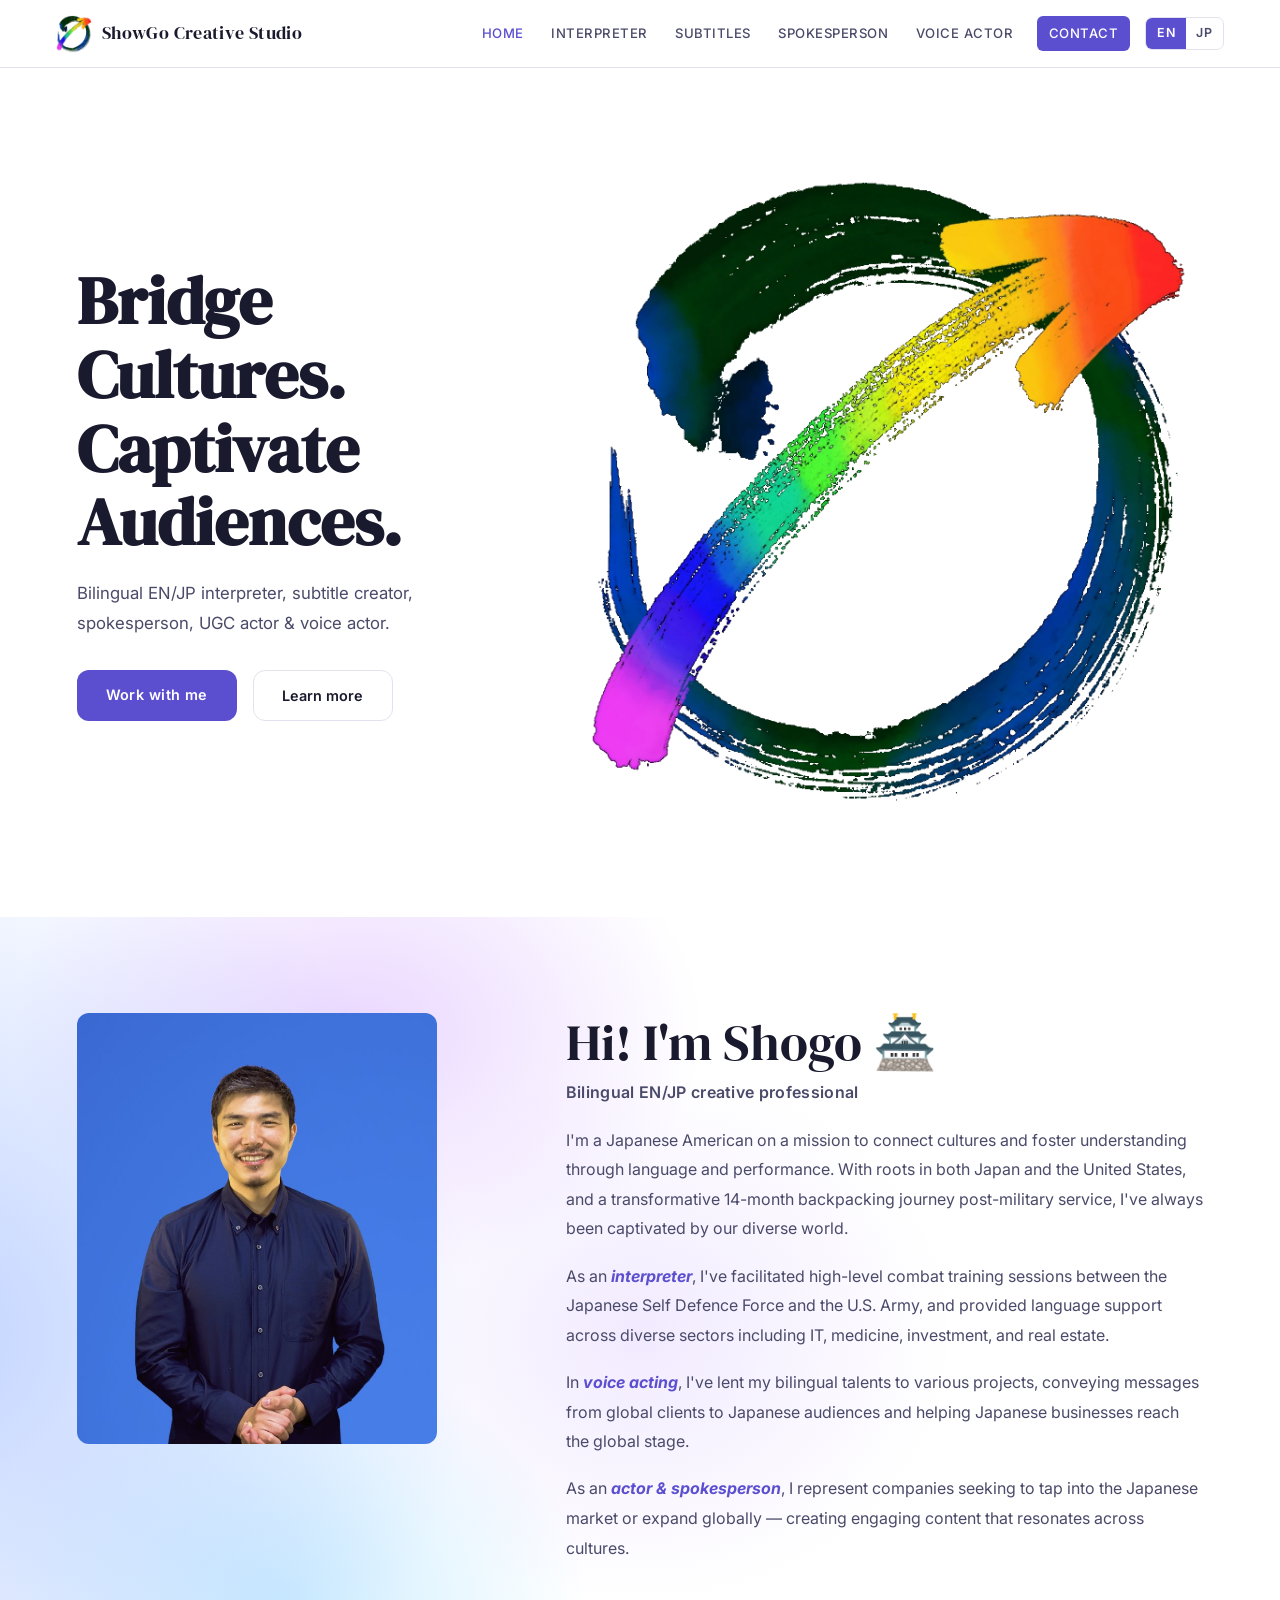
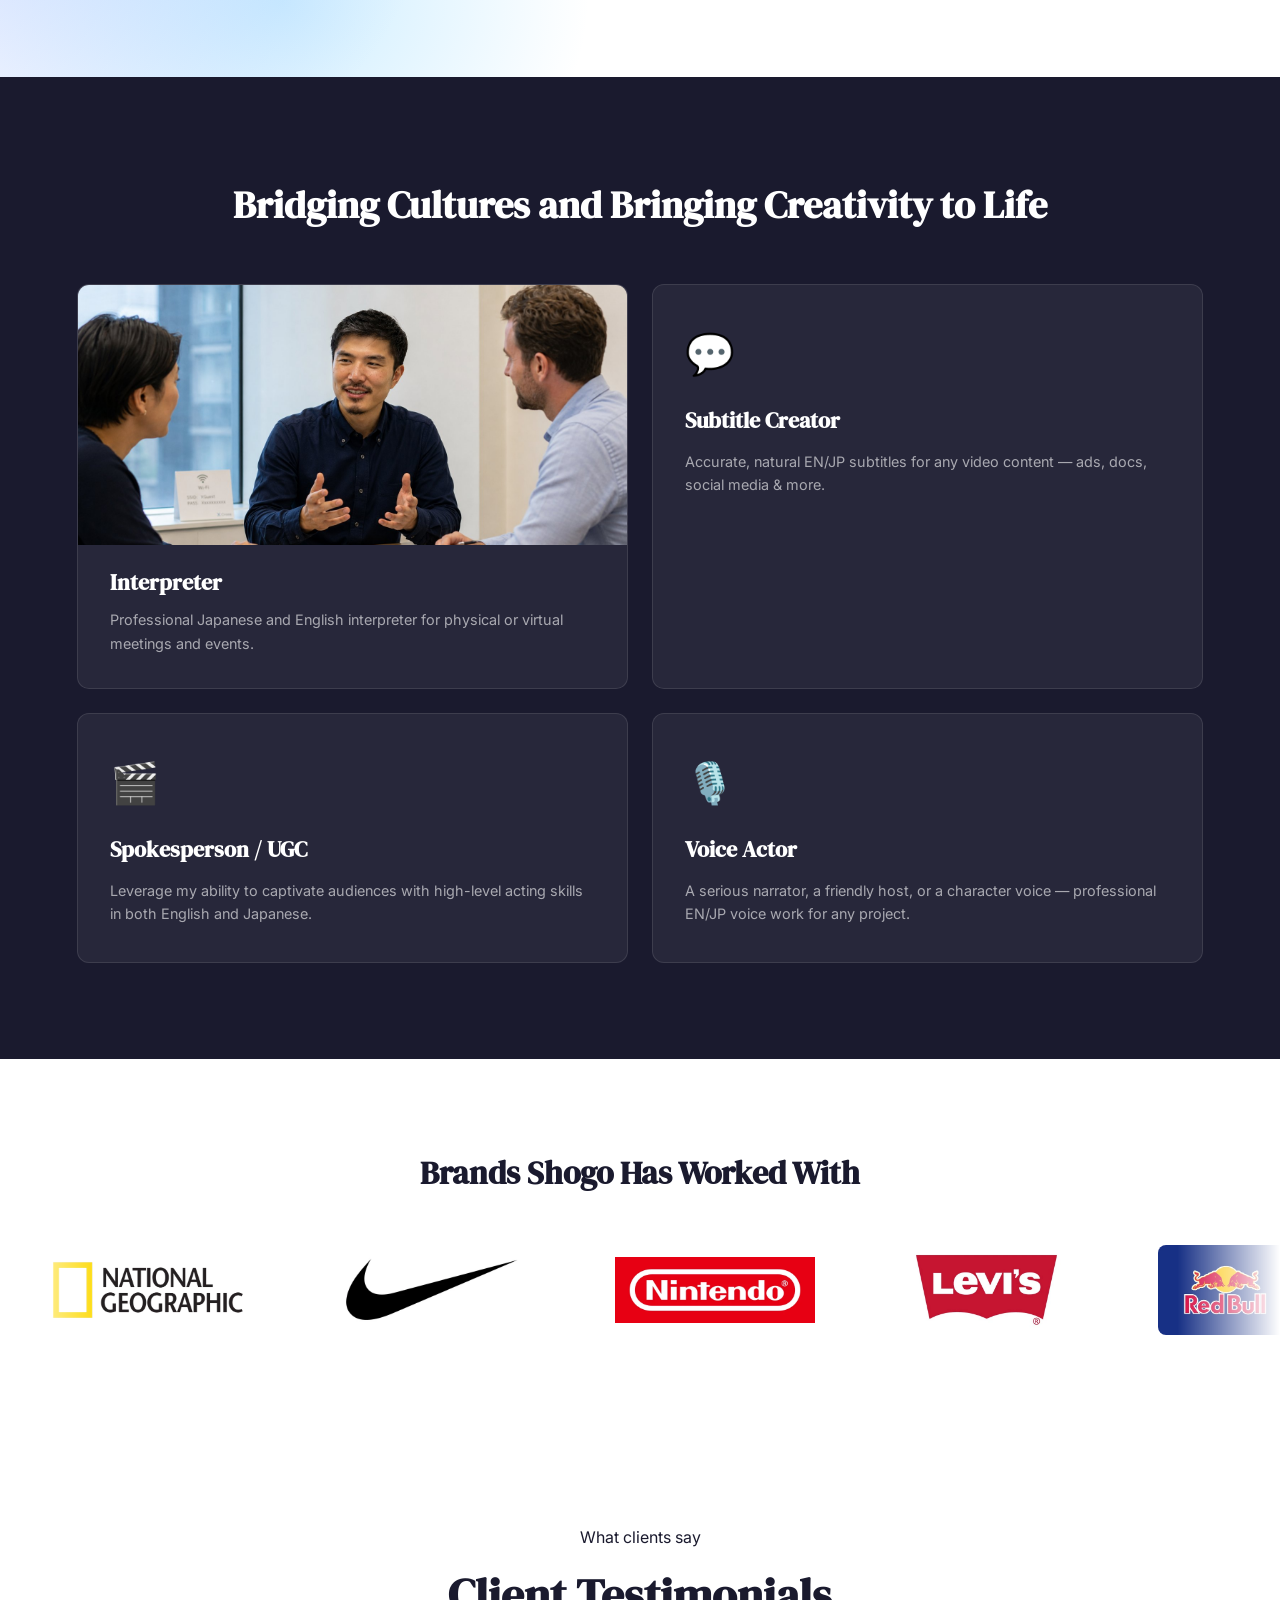
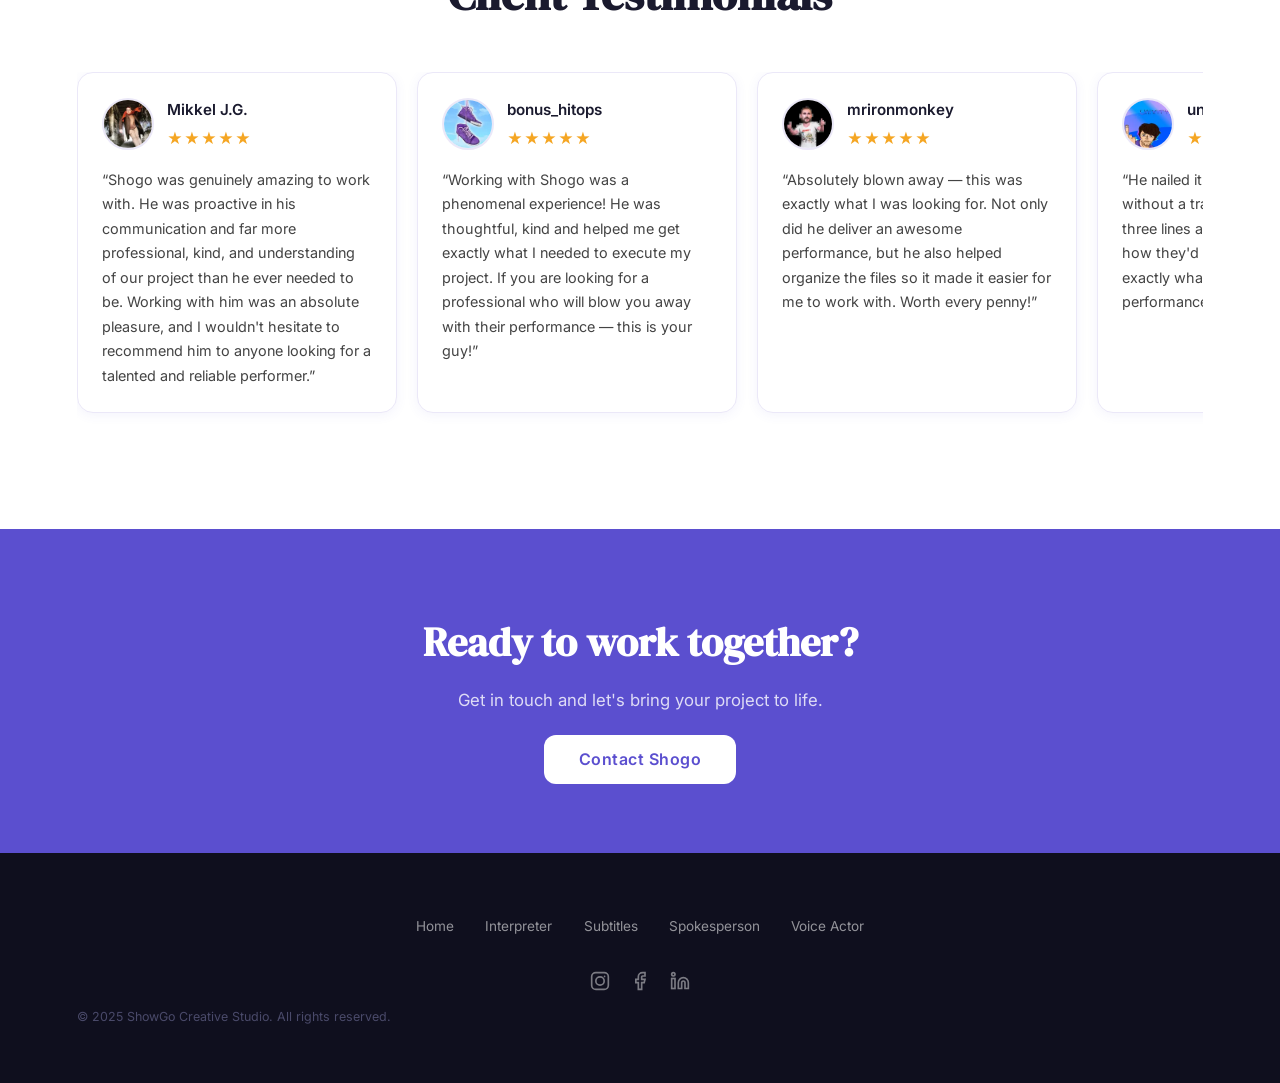
==== index.html @ 3c0c8637 "Add files via upload" ====
<!DOCTYPE html>
<html lang="en">
<head>
<meta charset="UTF-8"/>
<meta name="viewport" content="width=device-width, initial-scale=1.0"/>
<title>ShowGo Creative Studio — Shogo</title>
<link rel="preconnect" href="https://fonts.googleapis.com"/>
<link rel="preconnect" href="https://fonts.gstatic.com" crossorigin/>
<link href="https://fonts.googleapis.com/css2?family=DM+Serif+Display:ital@0;1&family=Inter:wght@400;500;600;700&display=swap" rel="stylesheet"/>
<link rel="stylesheet" href="style.css"/>
<style>
  .service-card2--has-img {
    padding: 0;
    overflow: hidden;
    display: flex;
    flex-direction: column;
  }
  .service-card2-img-wrap {
    width: 100%;
    height: 260px;
    overflow: hidden;
    flex-shrink: 0;
  }
  .service-card2-img {
    width: 100%;
    height: 100%;
    object-fit: cover;
    object-position: center 30%;
    display: block;
    transition: transform 0.4s ease;
  }
  .service-card2--has-img:hover .service-card2-img {
    transform: scale(1.04);
  }
  .service-card2-body {
    padding: 1.25rem 2rem 2rem;
    flex: 1;
    display: flex;
    flex-direction: column;
    gap: 0.4rem;
  }
  .service-card2-body .service-icon2 {
    margin-bottom: 0;
  }
  .service-card2-body h3 {
    margin: 0;
    display: flex;
    align-items: center;
    gap: 0.5rem;
  }
  .service-icon2-inline {
    font-size: 1.3em;
    line-height: 1;
  }
  .service-card2-body p {
    margin: 0;
  }
</style>
</head>
<body>

<!-- NAV -->
<nav id="main-nav">
  <div class="nav-inner">
  <a href="index.html" class="nav-logo">
    <img src="[data-uri]" alt="ShowGo Creative Studio logo"/>
    <span>ShowGo Creative Studio</span>
  </a>
  <div class="nav-links">
    <a href="index.html" class="active" data-en="Home" data-jp="ホーム">Home</a>
    <a href="interpreter.html" data-en="Interpreter" data-jp="通訳">Interpreter</a>
    <a href="subtitles.html" data-en="Subtitles" data-jp="字幕">Subtitles</a>
    <a href="spokesperson.html" data-en="Spokesperson" data-jp="スポークスパーソン">Spokesperson</a>
    <a href="voiceactor.html" data-en="Voice Actor" data-jp="声優">Voice Actor</a>
    <a href="contact.html" class="nav-contact-btn" data-en="Contact" data-jp="お問い合わせ">Contact</a>
    <div class="lang-toggle">
      <a href="#" class="active-lang" onclick="setLang('en');return false;">EN</a>
      <a href="#" onclick="setLang('jp');return false;">JP</a>
    </div>
  </div>
  <div class="nav-hamburger" onclick="toggleMenu()" aria-label="Menu">
    <span></span><span></span><span></span>
  </div>
  </div>
</nav>
<div class="mobile-menu" id="mobile-menu">
  <a href="index.html" data-en="Home" data-jp="ホーム">Home</a>
  <a href="interpreter.html" data-en="Interpreter" data-jp="通訳">Interpreter</a>
  <a href="subtitles.html" data-en="Subtitles" data-jp="字幕">Subtitles</a>
  <a href="spokesperson.html" data-en="Spokesperson / UGC" data-jp="スポークスパーソン">Spokesperson / UGC</a>
  <a href="voiceactor.html" data-en="Voice Actor" data-jp="声優">Voice Actor</a>
  <a href="contact.html" class="mobile-contact" data-en="Contact Me" data-jp="お問い合わせ">Contact Me</a>
  <div class="mobile-lang">
    <a href="#" class="active-lang" onclick="setLang('en');return false;" id="mob-en">EN</a>
    <a href="#" onclick="setLang('jp');return false;" id="mob-jp">JP</a>
  </div>
</div>

<main>
  <!-- HERO -->
  <section class="hero2">
  <div class="hero2-inner">
    <div class="hero2-text">
      <h1 data-en="Bridge Cultures.<br>Captivate Audiences." data-jp="文化をつなぐ。<br>心を動かす。">Bridge Cultures.<br>Captivate Audiences.</h1>
      <p class="hero2-sub" data-en="Bilingual EN/JP interpreter, subtitle creator, spokesperson, UGC actor &amp; voice actor." data-jp="英日バイリンガルの通訳者・字幕クリエイター・スポークスパーソン・UGCアクター・声優。">Bilingual EN/JP interpreter, subtitle creator, spokesperson, UGC actor &amp; voice actor.</p>
      <div class="hero2-cta">
        <a href="contact.html" class="btn-primary" data-en="Work with me" data-jp="お問い合わせ">Work with me</a>
        <a href="#about" class="btn-outline" data-en="Learn more" data-jp="詳しく見る">Learn more</a>
      </div>
    </div>
    <div class="hero2-logo">
      <img src="[data-uri]" alt="ShowGo Creative Studio"/>
    </div>
  </div>
  </section>

  <!-- ABOUT -->
  <section class="about-section" id="about" style="border-top: none; background: radial-gradient(ellipse 65% 110% at -5% 55%, rgba(120, 160, 255, 0.45) 0%, transparent 65%), radial-gradient(ellipse 45% 55% at 28% 15%, rgba(200, 150, 255, 0.38) 0%, transparent 60%), radial-gradient(ellipse 40% 55% at 22% 90%, rgba(100, 200, 255, 0.32) 0%, transparent 60%), radial-gradient(ellipse 35% 50% at 50% 55%, rgba(180, 140, 255, 0.18) 0%, transparent 70%), #ffffff;">
  <div class="about-inner">
    <div class="about-grid">
      <div class="about-photo">
        <img src="[data-uri]" alt="Shogo"/>
      </div>
      <div class="about-text">
        <p class="section-eyebrow"><span data-en="Hi! I'm Shogo 🏯" data-jp="はじめまして！昇悟です 🏯">Hi! I'm Shogo 🏯</span></p>
        <p class="about-sub"><span data-en="Bilingual EN/JP creative professional" data-jp="英日バイリンガルクリエイティブプロフェッショナル">Bilingual EN/JP creative professional</span></p>
        <p data-en="I'm a Japanese American on a mission to connect cultures and foster understanding through language and performance. With roots in both Japan and the United States, and a transformative 14-month backpacking journey post-military service, I've always been captivated by our diverse world." data-jp="私はアメリカと日本にルーツを持つ日系アメリカ人で、言語とパフォーマンスを通じて文化をつなぎ、相互理解を深めることをミッションとしています。軍役後の14ヶ月にわたるバックパッキングの旅を経て、多様な世界の魅力に深く惹かれてきました。">I'm a Japanese American on a mission to connect cultures and foster understanding through language and performance. With roots in both Japan and the United States, and a transformative 14-month backpacking journey post-military service, I've always been captivated by our diverse world.</p>
        <p data-en="As an <strong>interpreter</strong>, I've facilitated high-level combat training sessions between the Japanese Self Defence Force and the U.S. Army, and provided language support across diverse sectors including IT, medicine, investment, and real estate." data-jp="<strong>通訳者</strong>として、陸上自衛隊と米陸軍の高度な訓練セッションの通訳を担当し、IT・医療・投資・不動産など多様な分野で言語サポートを提供してきました。">As an <strong>interpreter</strong>, I've facilitated high-level combat training sessions between the Japanese Self Defence Force and the U.S. Army, and provided language support across diverse sectors including IT, medicine, investment, and real estate.</p>
        <p data-en="In <strong>voice acting</strong>, I've lent my bilingual talents to various projects, conveying messages from global clients to Japanese audiences and helping Japanese businesses reach the global stage." data-jp="<strong>声優・ナレーター</strong>として、グローバルクライアントから日本の視聴者へのメッセージを届け、日本企業の海外進出を音声面でサポートしてきました。">In <strong>voice acting</strong>, I've lent my bilingual talents to various projects, conveying messages from global clients to Japanese audiences and helping Japanese businesses reach the global stage.</p>
        <p data-en="As an <strong>actor &amp; spokesperson</strong>, I represent companies seeking to tap into the Japanese market or expand globally — creating engaging content that resonates across cultures." data-jp="<strong>アクター・スポークスパーソン</strong>として、日本市場への参入やグローバル展開を目指す企業を代表し、文化を超えて響くコンテンツを制作しています。">As an <strong>actor &amp; spokesperson</strong>, I represent companies seeking to tap into the Japanese market or expand globally — creating engaging content that resonates across cultures.</p>
      </div>
    </div>
  </div>
  </section>

  <!-- SERVICES -->
  <section class="services-section2" id="services">
    <div class="services-section2-inner">
      <h2 class="section-title2" data-en="Bridging Cultures and Bringing Creativity to Life" data-jp="文化をつなぎ、創造性を形に">Bridging Cultures and Bringing Creativity to Life</h2>
      <div class="services-grid2">
        <a href="interpreter.html" class="service-card2 service-card2--has-img">
          <div class="service-card2-img-wrap">
            <img src="[data-uri]" alt="Interpreter session" class="service-card2-img">
          </div>
          <div class="service-card2-body">
            <h3 data-en="Interpreter" data-jp="通訳"><span class="service-icon2-inline">🌏</span> Interpreter</h3>
            <p data-en="Professional Japanese and English interpreter for physical or virtual meetings and events." data-jp="対面・オンラインを問わず、会議やイベントでの英日・日英通訳。">Professional Japanese and English interpreter for physical or virtual meetings and events.</p>
          </div>
        </a>
        <a href="subtitles.html" class="service-card2">
          <div class="service-icon2">💬</div>
          <h3 data-en="Subtitle Creator" data-jp="字幕制作">Subtitle Creator</h3>
          <p data-en="Accurate, natural EN/JP subtitles for any video content — ads, docs, social media &amp; more." data-jp="広告・ドキュメンタリー・SNS動画など、あらゆる映像に対応した自然な英日字幕。">Accurate, natural EN/JP subtitles for any video content — ads, docs, social media &amp; more.</p>
        </a>
        <a href="spokesperson.html" class="service-card2">
          <div class="service-icon2">🎬</div>
          <h3 data-en="Spokesperson / UGC" data-jp="スポークスパーソン・UGC">Spokesperson / UGC</h3>
          <p data-en="Leverage my ability to captivate audiences with high-level acting skills in both English and Japanese." data-jp="英語・日本語両方の高いアクティングスキルで、視聴者を惹きつけるスポークスパーソン・UGC。">Leverage my ability to captivate audiences with high-level acting skills in both English and Japanese.</p>
        </a>
        <a href="voiceactor.html" class="service-card2">
          <div class="service-icon2">🎙️</div>
          <h3 data-en="Voice Actor" data-jp="声優">Voice Actor</h3>
          <p data-en="A serious narrator, a friendly host, or a character voice — professional EN/JP voice work for any project." data-jp="ナレーター、司会、キャラクターボイスまで。あらゆるプロジェクトに対応するプロの英日声優。">A serious narrator, a friendly host, or a character voice — professional EN/JP voice work for any project.</p>
        </a>
      </div>
    </div>
  </section>

  <!-- CLIENTS -->
  <section class="clients2">
  <div class="clients2-inner">
    <h2 data-en="Brands Shogo Has Worked With" data-jp="主なお取引先">Brands Shogo Has Worked With</h2>
    <div class="clients2-grid">
<div class="client-logo-wrap"><img src="[data-uri]" alt="National Geographic" class="client-logo"/><span class="client-hover-name">National Geographic</span></div>
      <div class="client-logo-wrap"><img src="[data-uri]" alt="Nike" class="client-logo"/><span class="client-hover-name">Nike</span></div>
      <div class="client-logo-wrap"><img src="[data-uri]" alt="Nintendo" class="client-logo"/><span class="client-hover-name">Nintendo</span></div>
      <div class="client-logo-wrap"><img src="[data-uri]" alt="Levi's" class="client-logo"/><span class="client-hover-name">Levi's</span></div>
      <div class="client-logo-wrap"><img src="[data-uri]" alt="Red Bull" class="client-logo"/><span class="client-hover-name">Red Bull</span></div>
      <div class="client-logo-wrap"><img src="[data-uri]" alt="US Army" class="client-logo"/><span class="client-hover-name">US Army</span></div>
      <div class="client-logo-wrap"><img src="[data-uri]" alt="Bosch" class="client-logo"/><span class="client-hover-name">Bosch</span></div>
      <div class="client-logo-wrap"><img src="[data-uri]" alt="Johnson & Johnson" class="client-logo"/><span class="client-hover-name">Johnson &amp; Johnson</span></div>
      <div class="client-logo-wrap"><img src="[data-uri]" alt="Streamer Square" class="client-logo"/><span class="client-hover-name">Streamer Square</span></div>
<div class="client-logo-wrap"><img src="[data-uri]" alt="National Geographic" class="client-logo"/><span class="client-hover-name">National Geographic</span></div>
      <div class="client-logo-wrap"><img src="[data-uri]" alt="Nike" class="client-logo"/><span class="client-hover-name">Nike</span></div>
      <div class="client-logo-wrap"><img src="[data-uri]" alt="Nintendo" class="client-logo"/><span class="client-hover-name">Nintendo</span></div>
      <div class="client-logo-wrap"><img src="[data-uri]" alt="Levi's" class="client-logo"/><span class="client-hover-name">Levi's</span></div>
      <div class="client-logo-wrap"><img src="[data-uri]" alt="Red Bull" class="client-logo"/><span class="client-hover-name">Red Bull</span></div>
      <div class="client-logo-wrap"><img src="[data-uri]" alt="US Army" class="client-logo"/><span class="client-hover-name">US Army</span></div>
      <div class="client-logo-wrap"><img src="[data-uri]" alt="Bosch" class="client-logo"/><span class="client-hover-name">Bosch</span></div>
      <div class="client-logo-wrap"><img src="[data-uri]" alt="Johnson & Johnson" class="client-logo"/><span class="client-hover-name">Johnson &amp; Johnson</span></div>
      <div class="client-logo-wrap"><img src="[data-uri]" alt="Streamer Square" class="client-logo"/><span class="client-hover-name">Streamer Square</span></div>
    </div>
  </section>

<!-- TESTIMONIALS -->
  <section class="testimonials-scroll" id="testimonials">
    <div class="testimonials-scroll-inner">
      <p class="section-eyebrow" style="text-align:center;margin-bottom:0.5rem;"><span data-en="What clients say" data-jp="お客様の声">What clients say</span></p>
      <h2 class="section-title" style="text-align:center;margin-bottom:2.5rem;font-family:'DM Serif Display',serif;font-size:clamp(1.8rem,3.5vw,2.8rem);color:var(--ink);"><span data-en="Client Testimonials" data-jp="お客様の声">Client Testimonials</span></h2>
      <div class="tscroll-track">
    <div class="tcard">
      <div class="tcard-top">
        <img src="[data-uri]" alt="Mikkel J.G." class="tcard-avatar"/>
        <div>
          <div class="tcard-name">Mikkel J.G.</div>
          <span style="color:#f5a623;font-size:0.95rem;letter-spacing:1px;">★★★★★</span>
        </div>
      </div>
      <p class="tcard-text">&#8220;Shogo was genuinely amazing to work with. He was proactive in his communication and far more professional, kind, and understanding of our project than he ever needed to be. Working with him was an absolute pleasure, and I wouldn't hesitate to recommend him to anyone looking for a talented and reliable performer.&#8221;</p>
    </div>
    <div class="tcard">
      <div class="tcard-top">
        <img src="[data-uri]" alt="bonus_hitops" class="tcard-avatar"/>
        <div>
          <div class="tcard-name">bonus_hitops</div>
          <span style="color:#f5a623;font-size:0.95rem;letter-spacing:1px;">★★★★★</span>
        </div>
      </div>
      <p class="tcard-text">&#8220;Working with Shogo was a phenomenal experience! He was thoughtful, kind and helped me get exactly what I needed to execute my project. If you are looking for a professional who will blow you away with their performance — this is your guy!&#8221;</p>
    </div>
    <div class="tcard">
      <div class="tcard-top">
        <img src="[data-uri]" alt="mrironmonkey" class="tcard-avatar"/>
        <div>
          <div class="tcard-name">mrironmonkey</div>
          <span style="color:#f5a623;font-size:0.95rem;letter-spacing:1px;">★★★★★</span>
        </div>
      </div>
      <p class="tcard-text">&#8220;Absolutely blown away — this was exactly what I was looking for. Not only did he deliver an awesome performance, but he also helped organize the files so it made it easier for me to work with. Worth every penny!&#8221;</p>
    </div>
    <div class="tcard">
      <div class="tcard-top">
        <img src="[data-uri]" alt="unixity634" class="tcard-avatar"/>
        <div>
          <div class="tcard-name">unixity634</div>
          <span style="color:#f5a623;font-size:0.95rem;letter-spacing:1px;">★★★★★</span>
        </div>
      </div>
      <p class="tcard-text">&#8220;He nailed it on the very first take, even without a trailer or reference — just three lines and a quick summary of how they'd be used. He delivered exactly what I needed, and his performance was over the top.&#8221;</p>
    </div>
    <div class="tcard">
      <div class="tcard-top">
        <img src="[data-uri]" alt="Flex Auto" class="tcard-avatar"/>
        <div>
          <div class="tcard-name">Flex Auto</div>
          <span style="color:#f5a623;font-size:0.95rem;letter-spacing:1px;">★★★★★</span>
        </div>
      </div>
      <p class="tcard-text">&#8220;Shogo was amazing! He took my vague instructions and guided me to take my project to a whole new level. I am impressed with his professionalism, work ethic, and attention to detail.&#8221;</p>
    </div>
    <div class="tcard">
      <div class="tcard-top">
        <img src="[data-uri]" alt="racingfan1" class="tcard-avatar"/>
        <div>
          <div class="tcard-name">racingfan1</div>
          <span style="color:#f5a623;font-size:0.95rem;letter-spacing:1px;">★★★★★</span>
        </div>
      </div>
      <p class="tcard-text">&#8220;Wonderful job. Translated two SRT subtitles and SDH and delivered an exceptional product. Followed all directions, worked within my requirements and time codes to pass QC. I really could not be happier. A++&#8221;</p>
    </div>
    <div class="tcard">
      <div class="tcard-top">
        <img src="[data-uri]" alt="Justy B" class="tcard-avatar"/>
        <div>
          <div class="tcard-name">Justy B</div>
          <span style="color:#f5a623;font-size:0.95rem;letter-spacing:1px;">★★★★★</span>
        </div>
      </div>
      <p class="tcard-text">&#8220;This is my second time working with Shogo and an absolutely flawless experience! He is extremely communicative and responsive and the product he delivers is always outstanding!&#8221;</p>
    </div>
    <div class="tcard">
      <div class="tcard-top">
        <img src="[data-uri]" alt="jaydenanders3" class="tcard-avatar"/>
        <div>
          <div class="tcard-name">jaydenanders3</div>
          <span style="color:#f5a623;font-size:0.95rem;letter-spacing:1px;">★★★★★</span>
        </div>
      </div>
      <p class="tcard-text">&#8220;Shogo is absolutely awesome to work with! Was really nice and polite and delivered quality work. So happy with the result. Shogo is the MAN!&#8221;</p>
    </div>
    <div class="tcard">
      <div class="tcard-top">
        <img src="[data-uri]" alt="Rob K" class="tcard-avatar"/>
        <div>
          <div class="tcard-name">Rob K</div>
          <span style="color:#f5a623;font-size:0.95rem;letter-spacing:1px;">★★★★★</span>
        </div>
      </div>
      <p class="tcard-text">&#8220;Shogo is an incredible voice actor. He did one of the voices in our Manga story and he really nailed the description. Highly recommend.&#8221;</p>
    </div>
    <div class="tcard">
      <div class="tcard-top">
        <img src="[data-uri]" alt="ehabismail" class="tcard-avatar"/>
        <div>
          <div class="tcard-name">ehabismail</div>
          <span style="color:#f5a623;font-size:0.95rem;letter-spacing:1px;">★★★★★</span>
        </div>
      </div>
      <p class="tcard-text">&#8220;Shogo was absolutely incredible. Extremely professional and respectful in our communications and everything was always clear. The performance was simply epic — Shogo brought the film to life. He really made it special and I can't emphasize that enough.&#8221;</p>
    </div>
    <div class="tcard">
      <div class="tcard-top">
        <img src="[data-uri]" alt="MOKUR" class="tcard-avatar"/>
        <div>
          <div class="tcard-name">MOKUR</div>
          <span style="color:#f5a623;font-size:0.95rem;letter-spacing:1px;">★★★★★</span>
        </div>
      </div>
      <p class="tcard-text">&#8220;Shogo delivered an OUTSTANDING spokesperson video with impeccable attention to detail and top-notch professionalism. His quick responsiveness and seamless cooperation made the entire process a breeze. Excellent work!&#8221;</p>
    </div>
    <div class="tcard">
      <div class="tcard-top">
        <img src="[data-uri]" alt="kc914334" class="tcard-avatar"/>
        <div>
          <div class="tcard-name">kc914334</div>
          <span style="color:#f5a623;font-size:0.95rem;letter-spacing:1px;">★★★★★</span>
        </div>
      </div>
      <p class="tcard-text">&#8220;It was an absolute pleasure working with Shogo. He is comprehensive, able to understand various fields, and a highly skilled individual who you can trust with your eyes closed. The perfect ambassador for anyone who wants to make a good impression.&#8221;</p>
    </div>
    <div class="tcard">
      <div class="tcard-top">
        <img src="[data-uri]" alt="Bhumika" class="tcard-avatar"/>
        <div>
          <div class="tcard-name">Bhumika</div>
          <span style="color:#f5a623;font-size:0.95rem;letter-spacing:1px;">★★★★★</span>
        </div>
      </div>
      <p class="tcard-text">&#8220;His interpretation was clear, accurate, and fluent, and he made sure that everything I wanted to express was conveyed perfectly in Japanese. Thanks to him, the consultation went smoothly, and I felt completely understood. Highly recommend!&#8221;</p>
    </div>
    <div class="tcard">
      <div class="tcard-top">
        <img src="[data-uri]" alt="tobe_or_not_2b" class="tcard-avatar"/>
        <div>
          <div class="tcard-name">tobe_or_not_2b</div>
          <span style="color:#f5a623;font-size:0.95rem;letter-spacing:1px;">★★★★★</span>
        </div>
      </div>
      <p class="tcard-text">&#8220;Shogo delivered exceptionally high-quality work that stands out in every detail. His proactive communication and quick responsiveness made the collaboration a breeze. I can't wait to work with him again!&#8221;</p>
    </div>
    <div class="tcard">
      <div class="tcard-top">
        <img src="[data-uri]" alt="Daryna" class="tcard-avatar"/>
        <div>
          <div class="tcard-name">Daryna</div>
          <span style="color:#f5a623;font-size:0.95rem;letter-spacing:1px;">★★★★★</span>
        </div>
      </div>
      <p class="tcard-text">&#8220;It was the first time we've worked together, but definitely not the last one! Nice communication and great final result. Thank you so much.&#8221;</p>
    </div>
    <div class="tcard">
      <div class="tcard-top">
        <img src="[data-uri]" alt="joy1982" class="tcard-avatar"/>
        <div>
          <div class="tcard-name">joy1982</div>
          <span style="color:#f5a623;font-size:0.95rem;letter-spacing:1px;">★★★★★</span>
        </div>
      </div>
      <p class="tcard-text">&#8220;Shogo is a fantastic translator and a true professional. His translations were accurate, polished, and culturally appropriate, making a big impact. Our CEO was very impressed with Shogo's work. We're so happy and look forward to working with him again.&#8221;</p>
    </div>
    <div class="tcard">
      <div class="tcard-top">
        <img src="[data-uri]" alt="Joseph K" class="tcard-avatar"/>
        <div>
          <div class="tcard-name">Joseph K</div>
          <span style="color:#f5a623;font-size:0.95rem;letter-spacing:1px;">★★★★★</span>
        </div>
      </div>
      <p class="tcard-text">&#8220;It was great working with Shogo! He really understood the project well and his translation was on point. The subtitles also looked great. Would recommend!&#8221;</p>
    </div>
    <div class="tcard">
      <div class="tcard-top">
        <img src="[data-uri]" alt="hanholstein" class="tcard-avatar"/>
        <div>
          <div class="tcard-name">hanholstein</div>
          <span style="color:#f5a623;font-size:0.95rem;letter-spacing:1px;">★★★★★</span>
        </div>
      </div>
      <p class="tcard-text">&#8220;Shogo's voice-over work was truly professional, and his proactive communication made the collaboration seamless. He was incredibly cooperative and went above and beyond our expectations. Highly recommend!&#8221;</p>
    </div>
    <div class="tcard">
      <div class="tcard-top">
        <img src="[data-uri]" alt="maxscl" class="tcard-avatar"/>
        <div>
          <div class="tcard-name">maxscl</div>
          <span style="color:#f5a623;font-size:0.95rem;letter-spacing:1px;">★★★★★</span>
        </div>
      </div>
      <p class="tcard-text">&#8220;Working with Shogo was an absolute game-changer! He's professional, lightning-fast, and delivers beyond expectations. I'm already excited to work with him again!&#8221;</p>
    </div>
    <div class="tcard">
      <div class="tcard-top">
        <img src="[data-uri]" alt="wprofit" class="tcard-avatar"/>
        <div>
          <div class="tcard-name">wprofit</div>
          <span style="color:#f5a623;font-size:0.95rem;letter-spacing:1px;">★★★★★</span>
        </div>
      </div>
      <p class="tcard-text">&#8220;Everything was at the highest level! Shogo is a master of his craft. I highly recommend him!&#8221;</p>
    </div>
    <div class="tcard">
      <div class="tcard-top">
        <img src="[data-uri]" alt="spreadloveiam" class="tcard-avatar"/>
        <div>
          <div class="tcard-name">spreadloveiam</div>
          <span style="color:#f5a623;font-size:0.95rem;letter-spacing:1px;">★★★★★</span>
        </div>
      </div>
      <p class="tcard-text">&#8220;Shogo was amazing — you can tell he really cared about our project. He asked questions about the script that showed how much care he put into the detail of his work. The final product came out even better than what we imagined.&#8221;</p>
    </div>
    <div class="tcard">
      <div class="tcard-top">
        <img src="[data-uri]" alt="Rick" class="tcard-avatar"/>
        <div>
          <div class="tcard-name">Rick</div>
          <span style="color:#f5a623;font-size:0.95rem;letter-spacing:1px;">★★★★★</span>
        </div>
      </div>
      <p class="tcard-text">&#8220;Another pleasant experience. He continues to embody my OC perfectly. Always a pleasure working with him.&#8221;</p>
    </div>
      </div>
    </div>
  </section>

  <!-- CONTACT CTA -->
  <section class="cta-band">
  <div class="cta-band-inner">
    <h2 data-en="Ready to work together?" data-jp="一緒に仕事をしませんか？">Ready to work together?</h2>
    <p data-en="Get in touch and let's bring your project to life." data-jp="お問い合わせいただき、一緒にプロジェクトを実現しましょう。">Get in touch and let's bring your project to life.</p>
    <a href="contact.html" class="btn-primary" data-en="Contact Shogo" data-jp="昇悟に連絡する">Contact Shogo</a>
    </div>
  </section>
</main>

<footer class="footer2">
  <div class="footer2-inner">
  <div class="footer2-nav">
    <a href="index.html" data-en="Home" data-jp="ホーム">Home</a>
    <a href="interpreter.html" data-en="Interpreter" data-jp="通訳">Interpreter</a>
    <a href="subtitles.html" data-en="Subtitles" data-jp="字幕">Subtitles</a>
    <a href="spokesperson.html" data-en="Spokesperson" data-jp="スポークスパーソン">Spokesperson</a>
    <a href="voiceactor.html" data-en="Voice Actor" data-jp="声優">Voice Actor</a>
  </div>
  <div class="footer2-social">
    <a href="#" aria-label="Instagram" class="social-icon" title="Instagram (coming soon)">
      <svg width="20" height="20" viewBox="0 0 24 24" fill="none" stroke="currentColor" stroke-width="2"><rect x="2" y="2" width="20" height="20" rx="5"/><circle cx="12" cy="12" r="5"/><circle cx="17.5" cy="6.5" r="1" fill="currentColor" stroke="none"/></svg>
    </a>
    <a href="#" aria-label="Facebook" class="social-icon" title="Facebook (coming soon)">
      <svg width="20" height="20" viewBox="0 0 24 24" fill="none" stroke="currentColor" stroke-width="2"><path d="M18 2h-3a5 5 0 0 0-5 5v3H7v4h3v8h4v-8h3l1-4h-4V7a1 1 0 0 1 1-1h3z"/></svg>
    </a>
    <a href="#" aria-label="LinkedIn" class="social-icon" title="LinkedIn (coming soon)">
      <svg width="20" height="20" viewBox="0 0 24 24" fill="none" stroke="currentColor" stroke-width="2"><path d="M16 8a6 6 0 0 1 6 6v7h-4v-7a2 2 0 0 0-2-2 2 2 0 0 0-2 2v7h-4v-7a6 6 0 0 1 6-6z"/><rect x="2" y="9" width="4" height="12"/><circle cx="4" cy="4" r="2"/></svg>
    </a>
  </div>
  </div>
  <p class="footer2-copy" data-en="© 2025 ShowGo Creative Studio. All rights reserved." data-jp="© 2025 ShowGo Creative Studio. 無断転載禁止。">© 2025 ShowGo Creative Studio. All rights reserved.</p>
  </div>
</footer>

<script src="lang.js"></script>
</body>
</html>
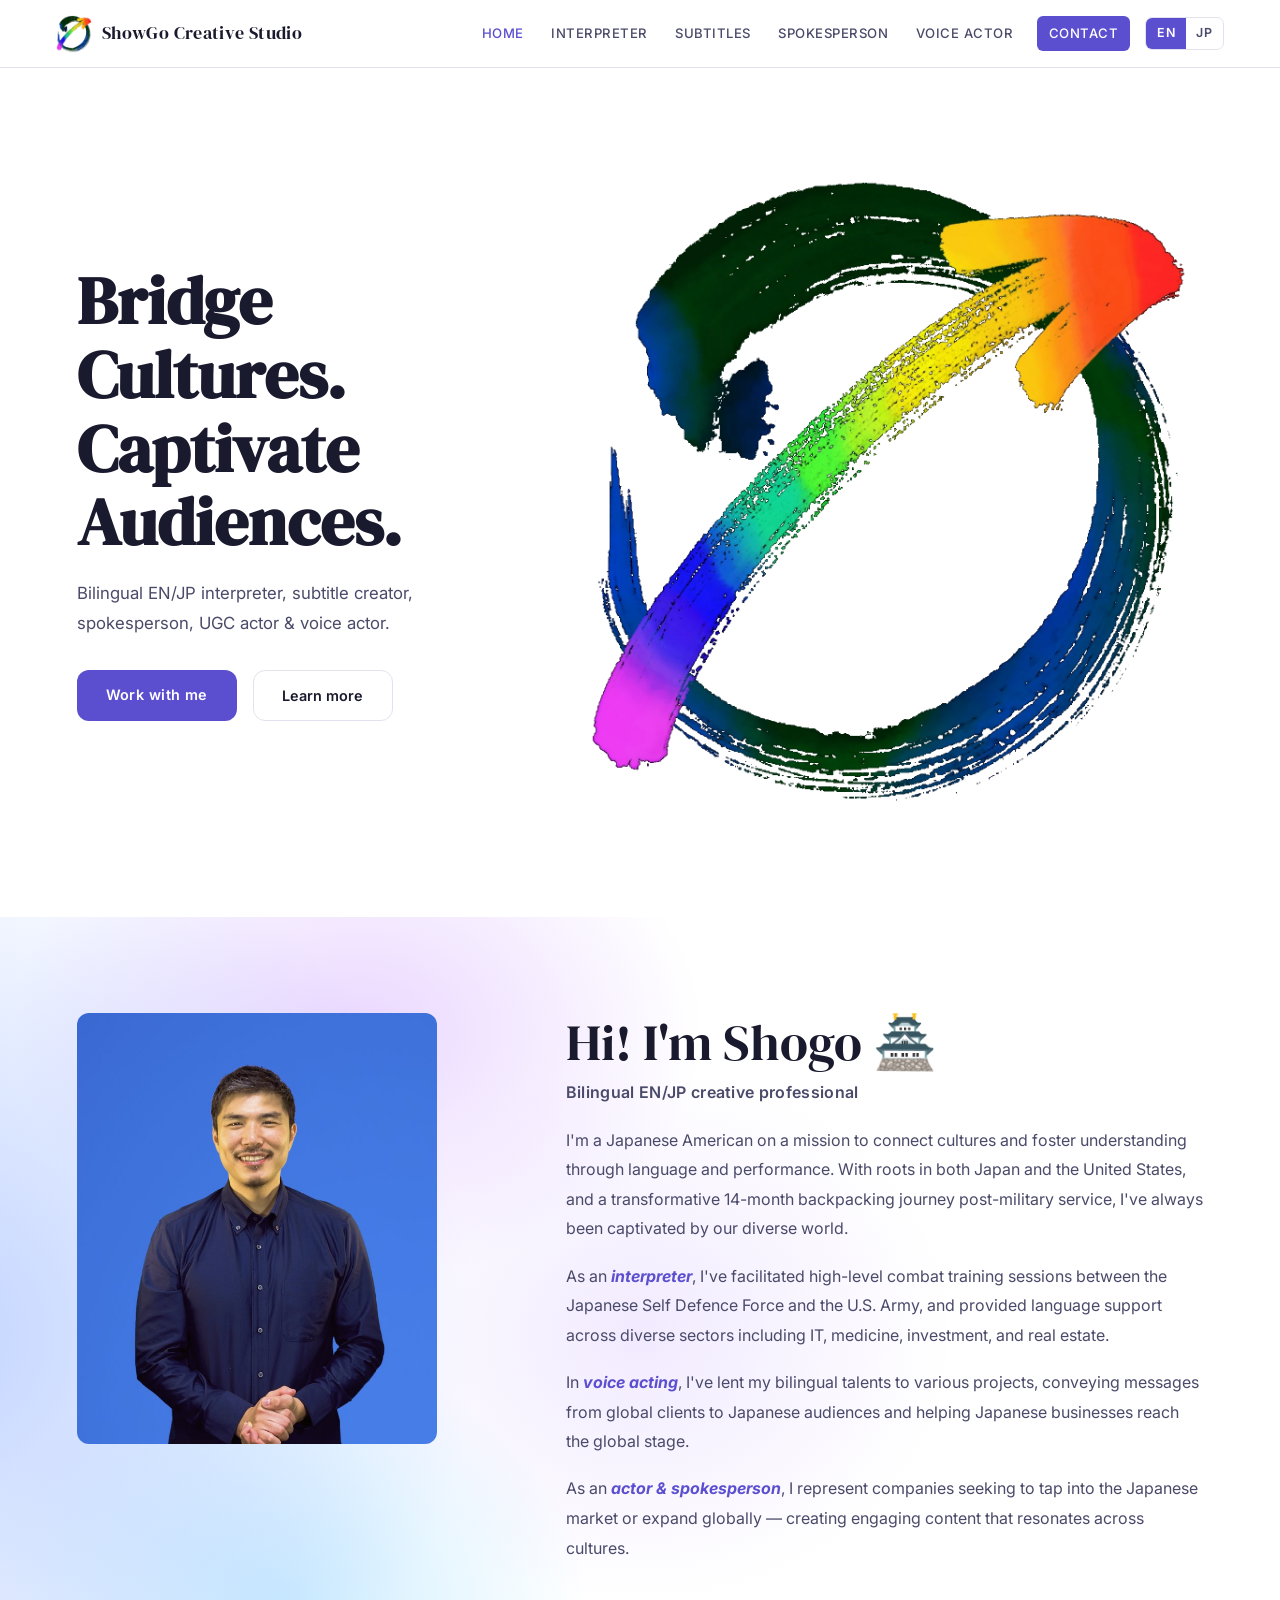
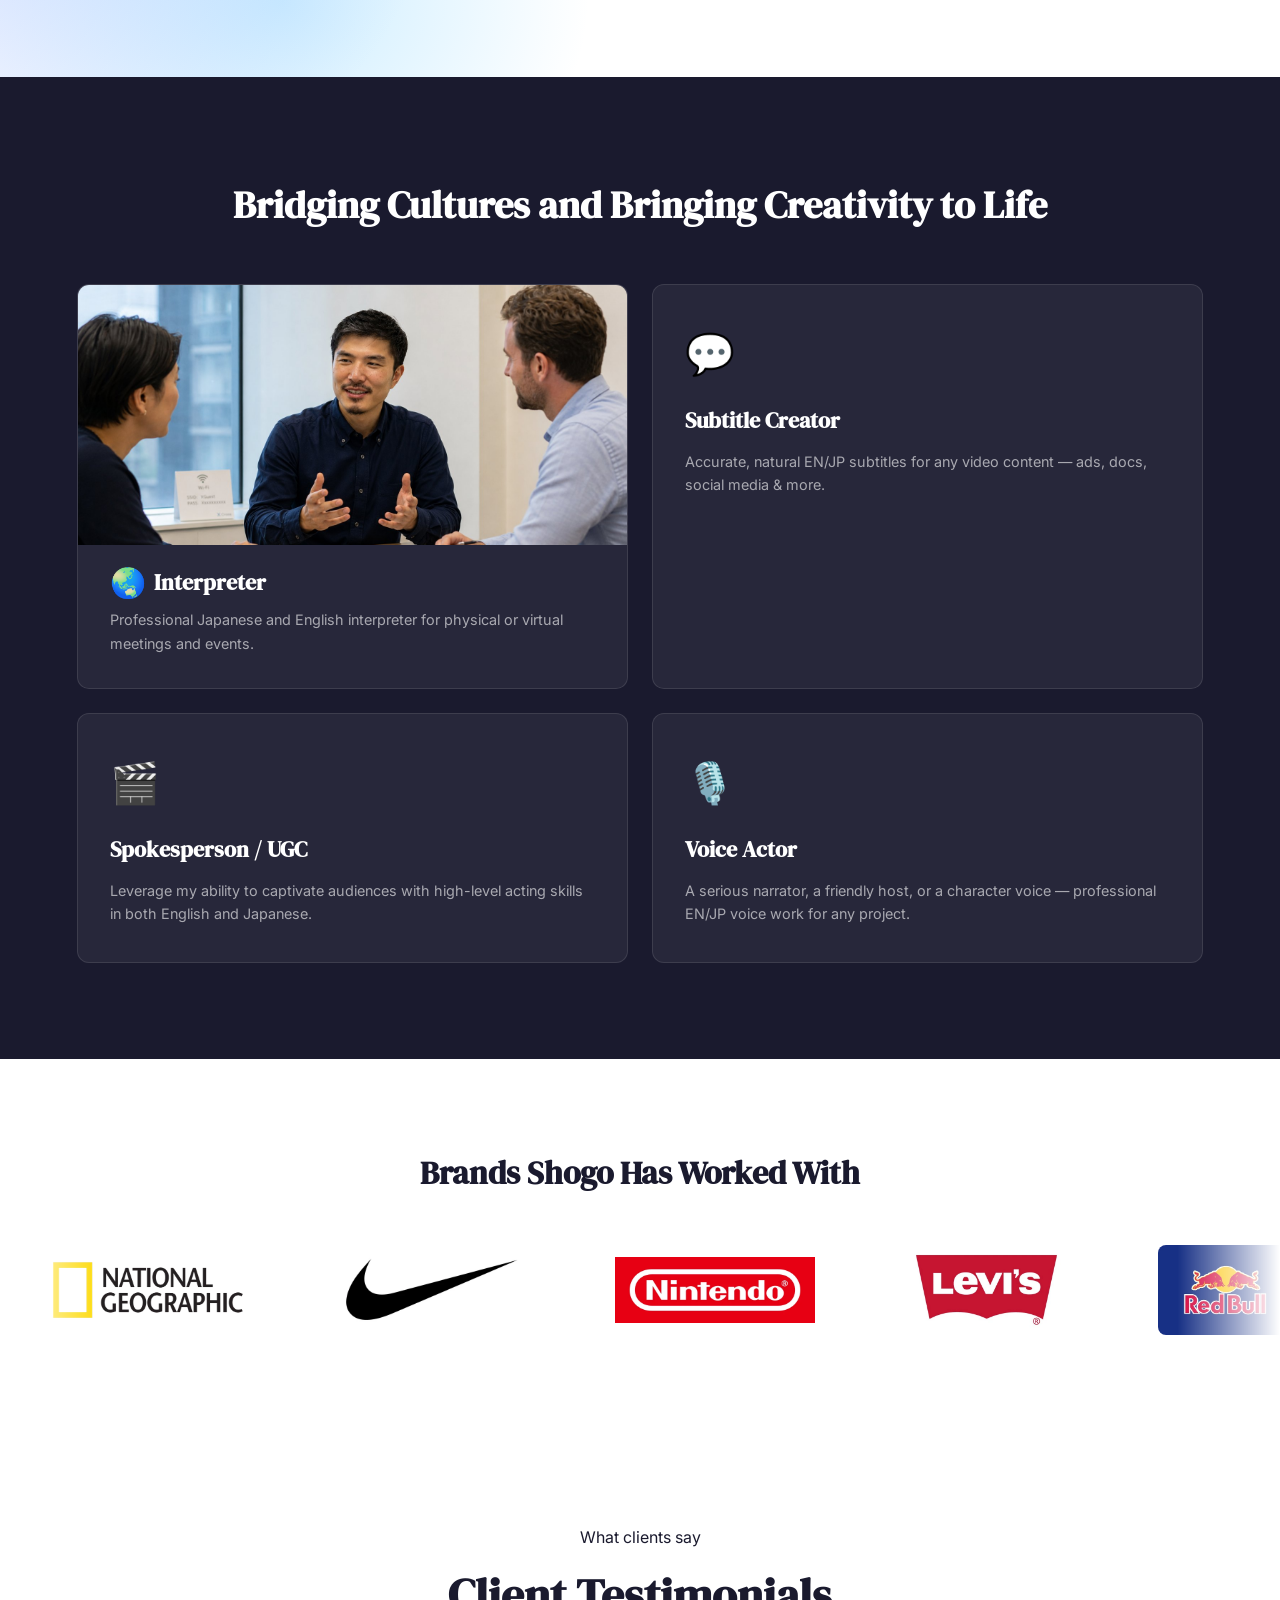
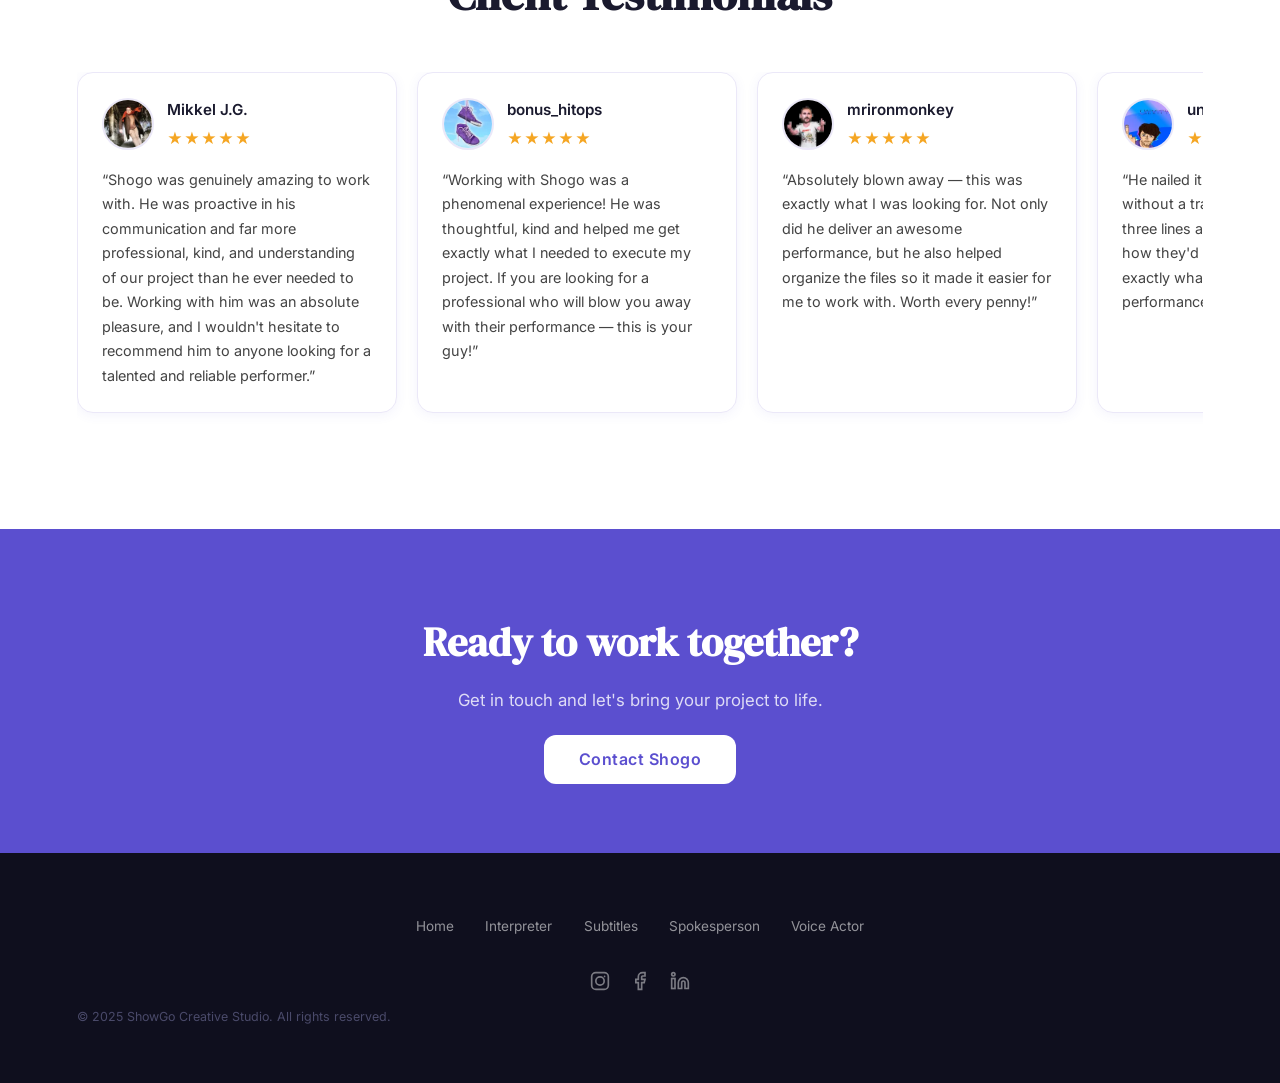
==== commit 767d2a8b: "Add files via upload" ====
--- a/index.html
+++ b/index.html
@@ -143,7 +143,7 @@
             <img src="[data-uri]" alt="Interpreter session" class="service-card2-img">
           </div>
           <div class="service-card2-body">
-            <h3 data-en="Interpreter" data-jp="通訳"><span class="service-icon2-inline">🌏</span> Interpreter</h3>
+            <h3><span class="service-icon2-inline">🌏</span> <span data-en="Interpreter" data-jp="通訳">Interpreter</span></h3>
             <p data-en="Professional Japanese and English interpreter for physical or virtual meetings and events." data-jp="対面・オンラインを問わず、会議やイベントでの英日・日英通訳。">Professional Japanese and English interpreter for physical or virtual meetings and events.</p>
           </div>
         </a>
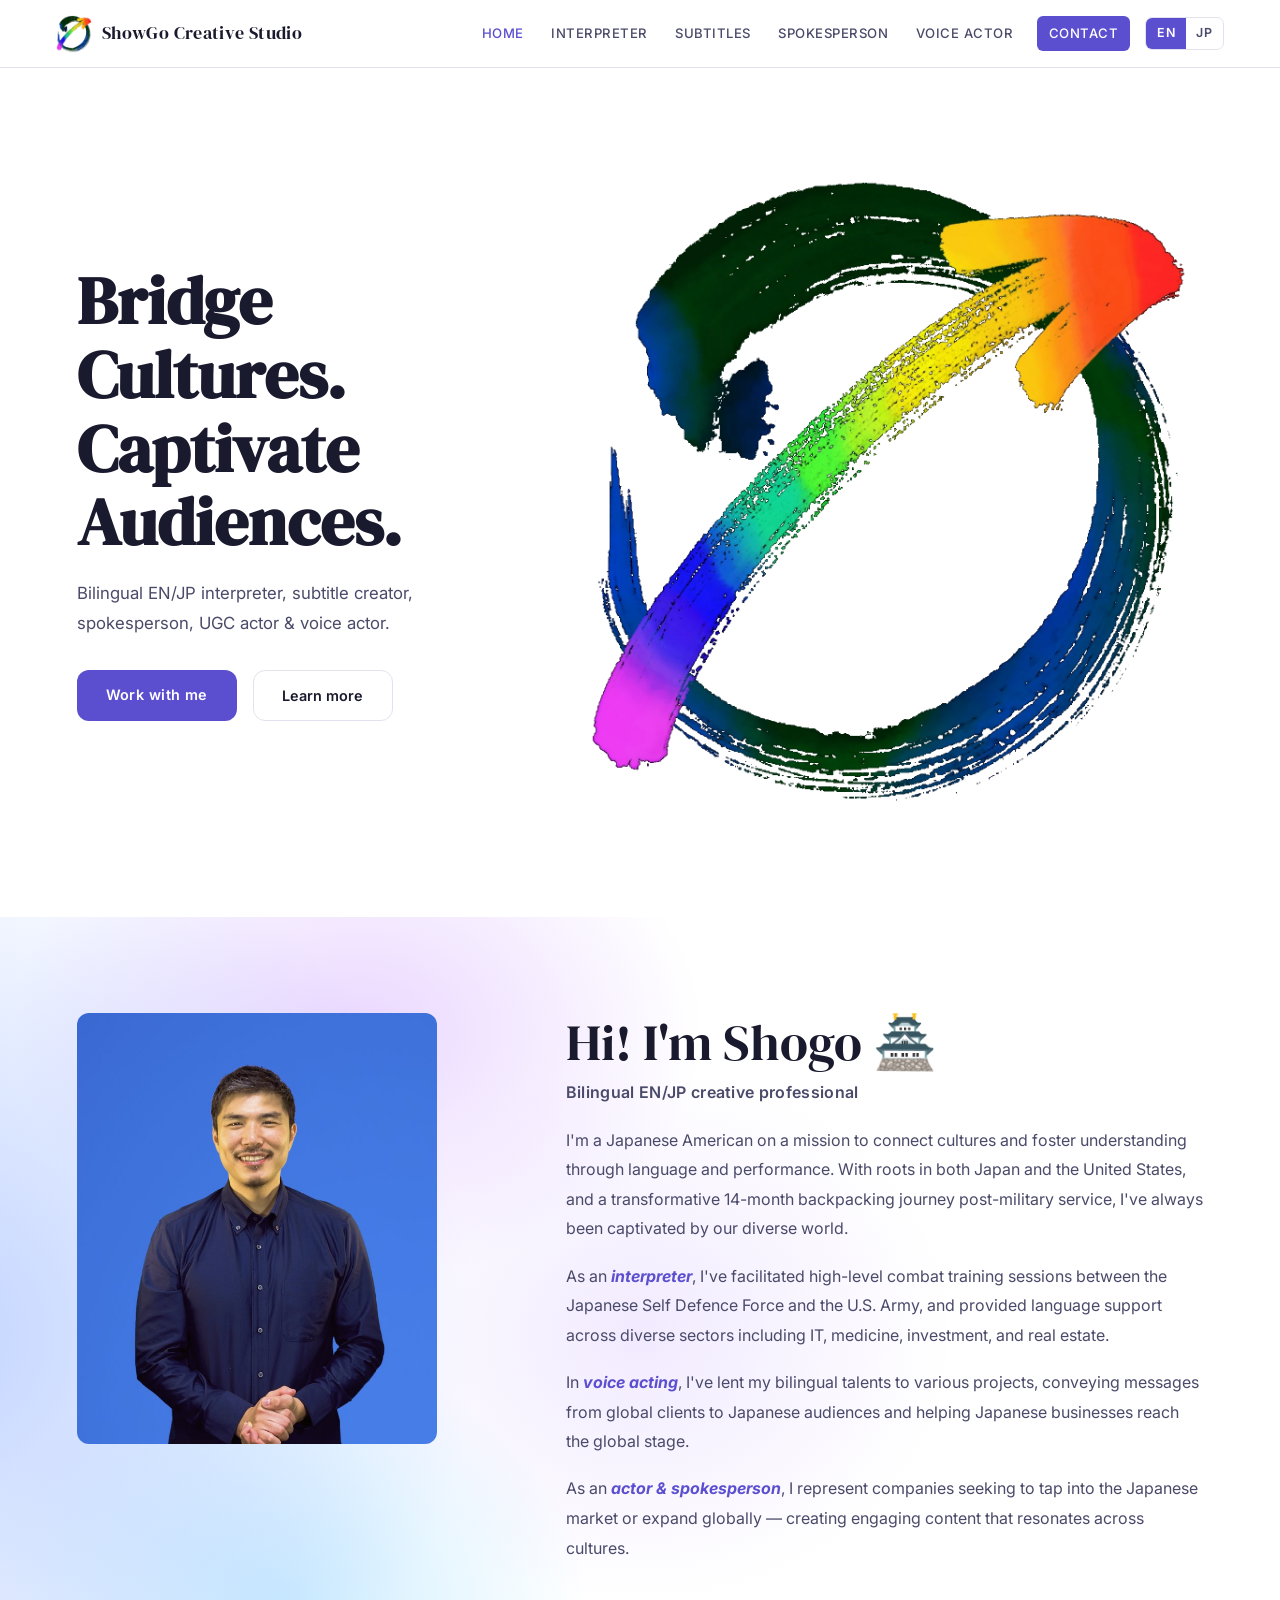
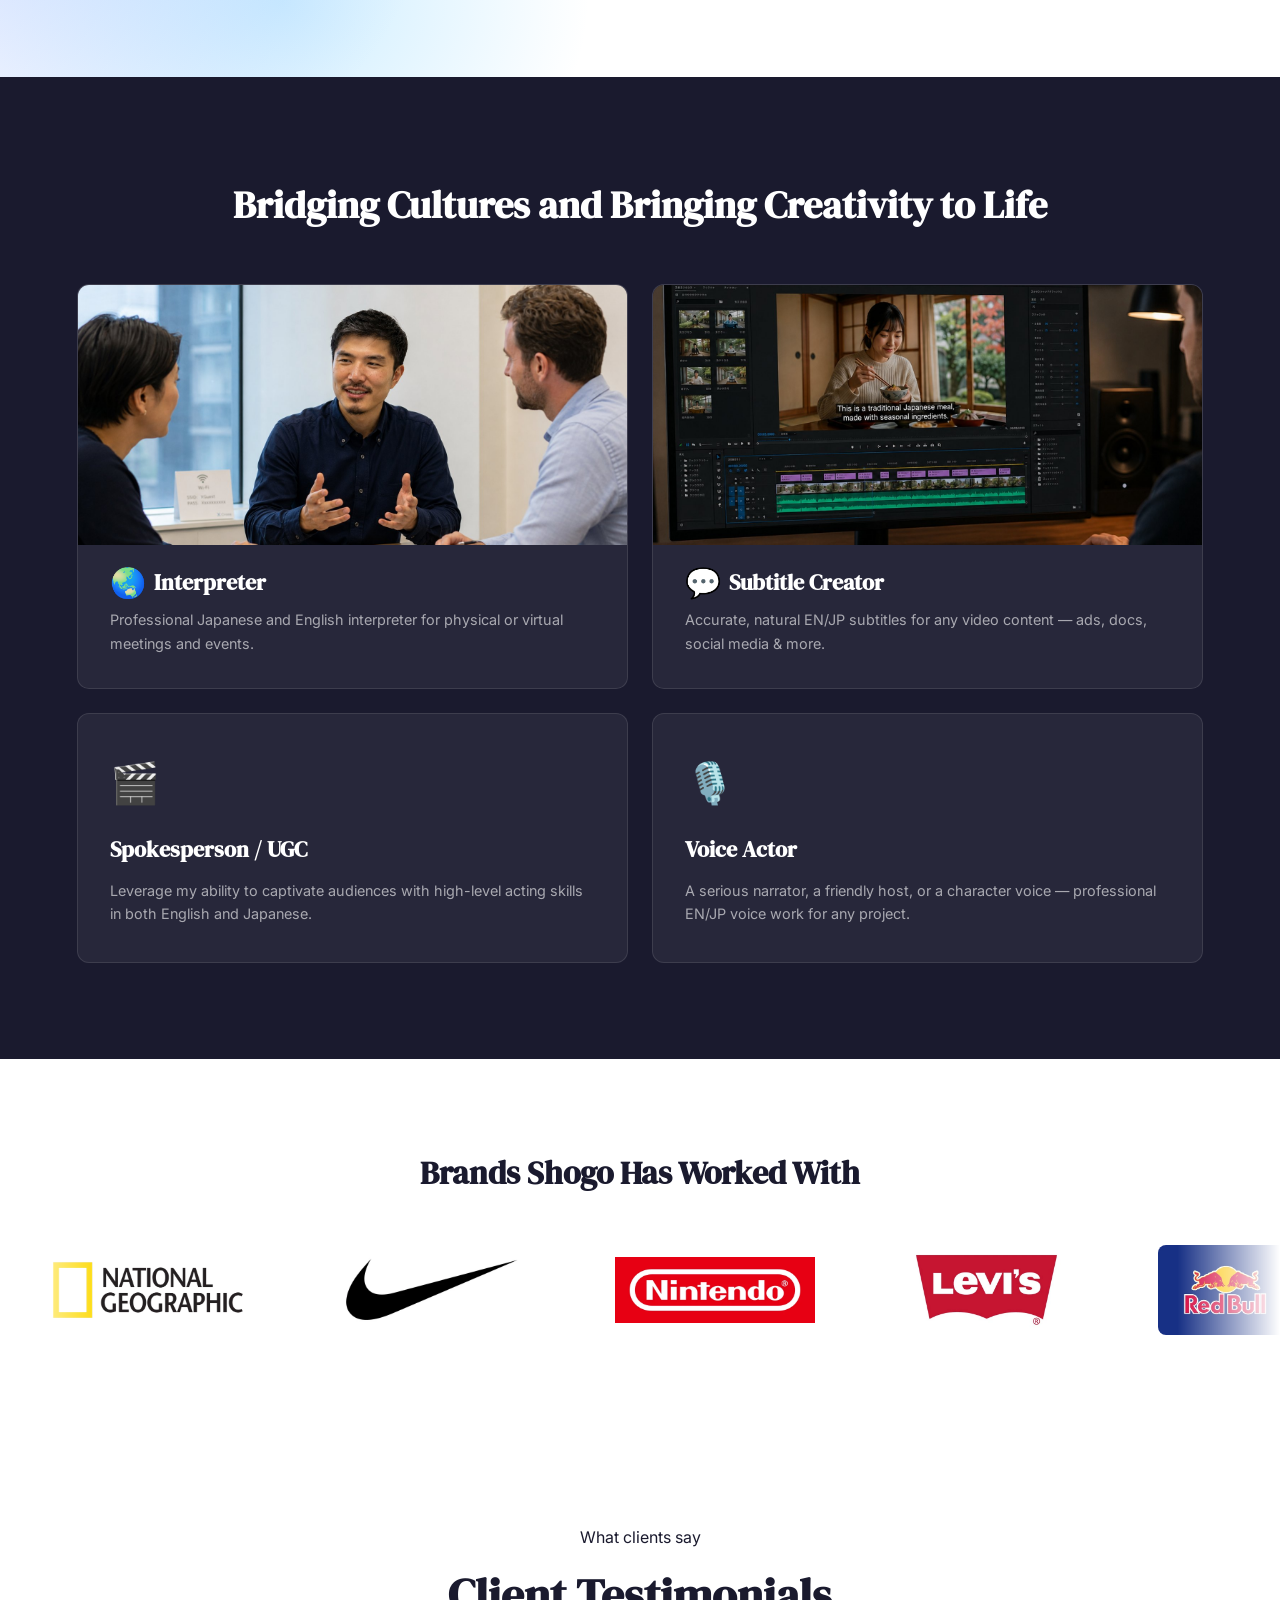
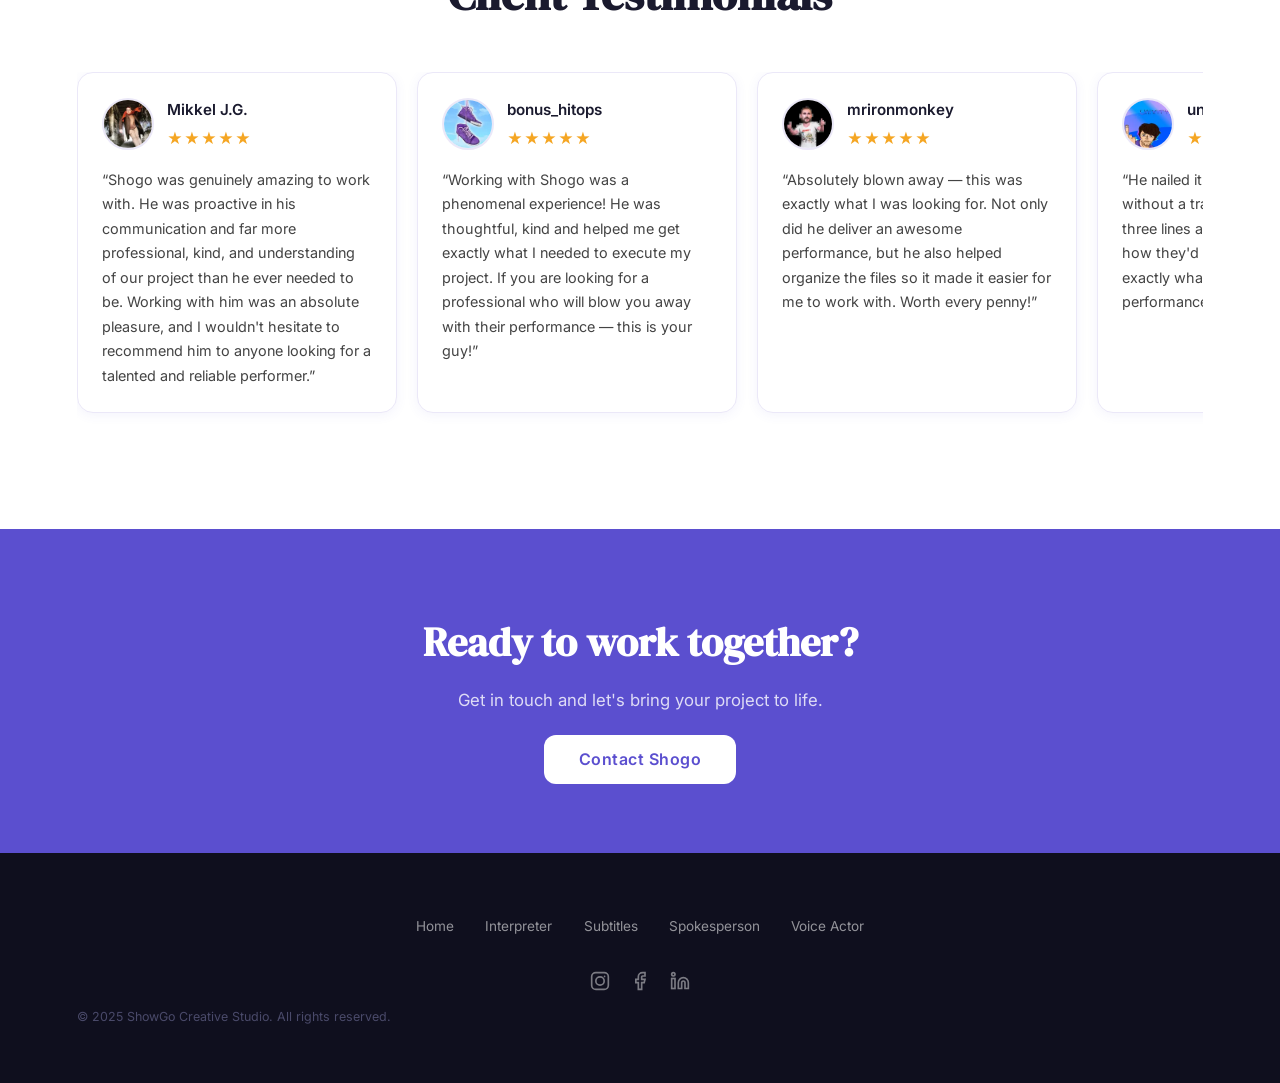
==== commit 01deb7e1: "Add files via upload" ====
--- a/index.html
+++ b/index.html
@@ -147,10 +147,14 @@
             <p data-en="Professional Japanese and English interpreter for physical or virtual meetings and events." data-jp="対面・オンラインを問わず、会議やイベントでの英日・日英通訳。">Professional Japanese and English interpreter for physical or virtual meetings and events.</p>
           </div>
         </a>
-        <a href="subtitles.html" class="service-card2">
-          <div class="service-icon2">💬</div>
-          <h3 data-en="Subtitle Creator" data-jp="字幕制作">Subtitle Creator</h3>
-          <p data-en="Accurate, natural EN/JP subtitles for any video content — ads, docs, social media &amp; more." data-jp="広告・ドキュメンタリー・SNS動画など、あらゆる映像に対応した自然な英日字幕。">Accurate, natural EN/JP subtitles for any video content — ads, docs, social media &amp; more.</p>
+        <a href="subtitles.html" class="service-card2 service-card2--has-img">
+          <div class="service-card2-img-wrap">
+            <img src="[data-uri]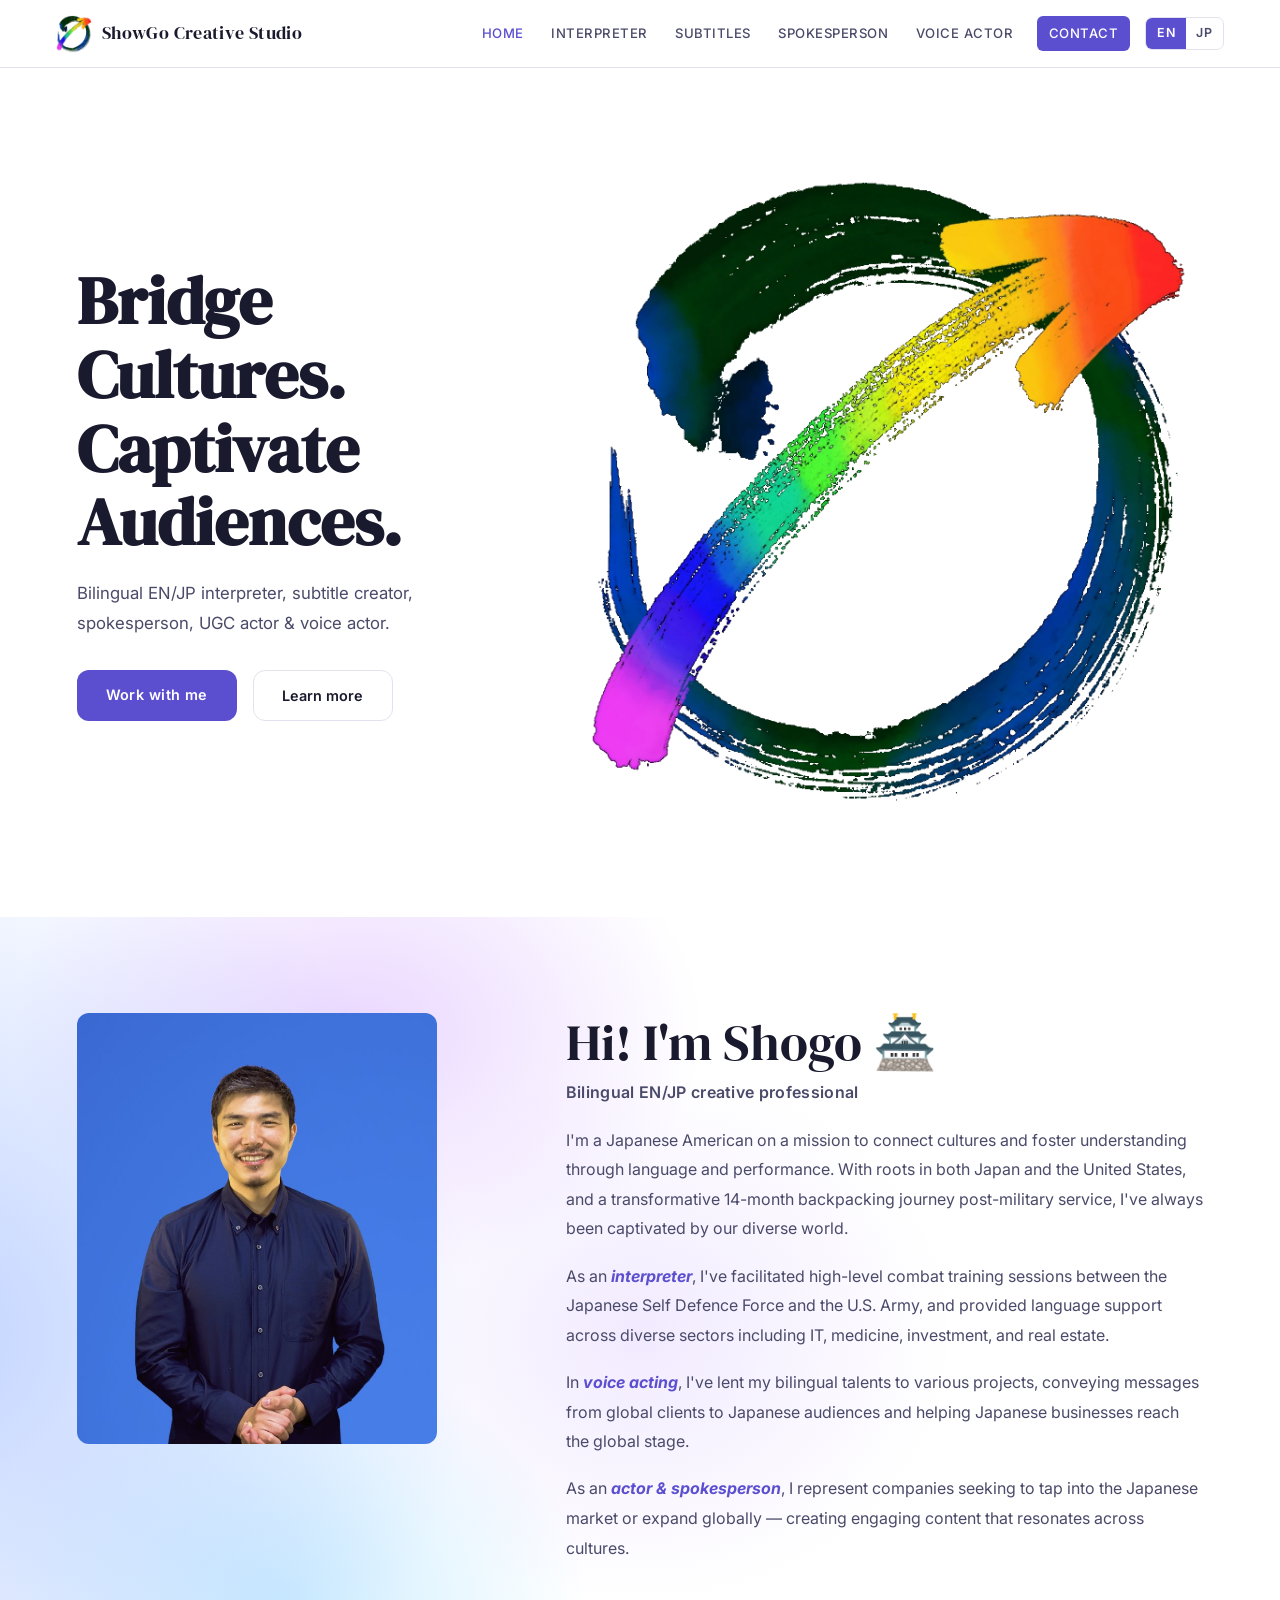
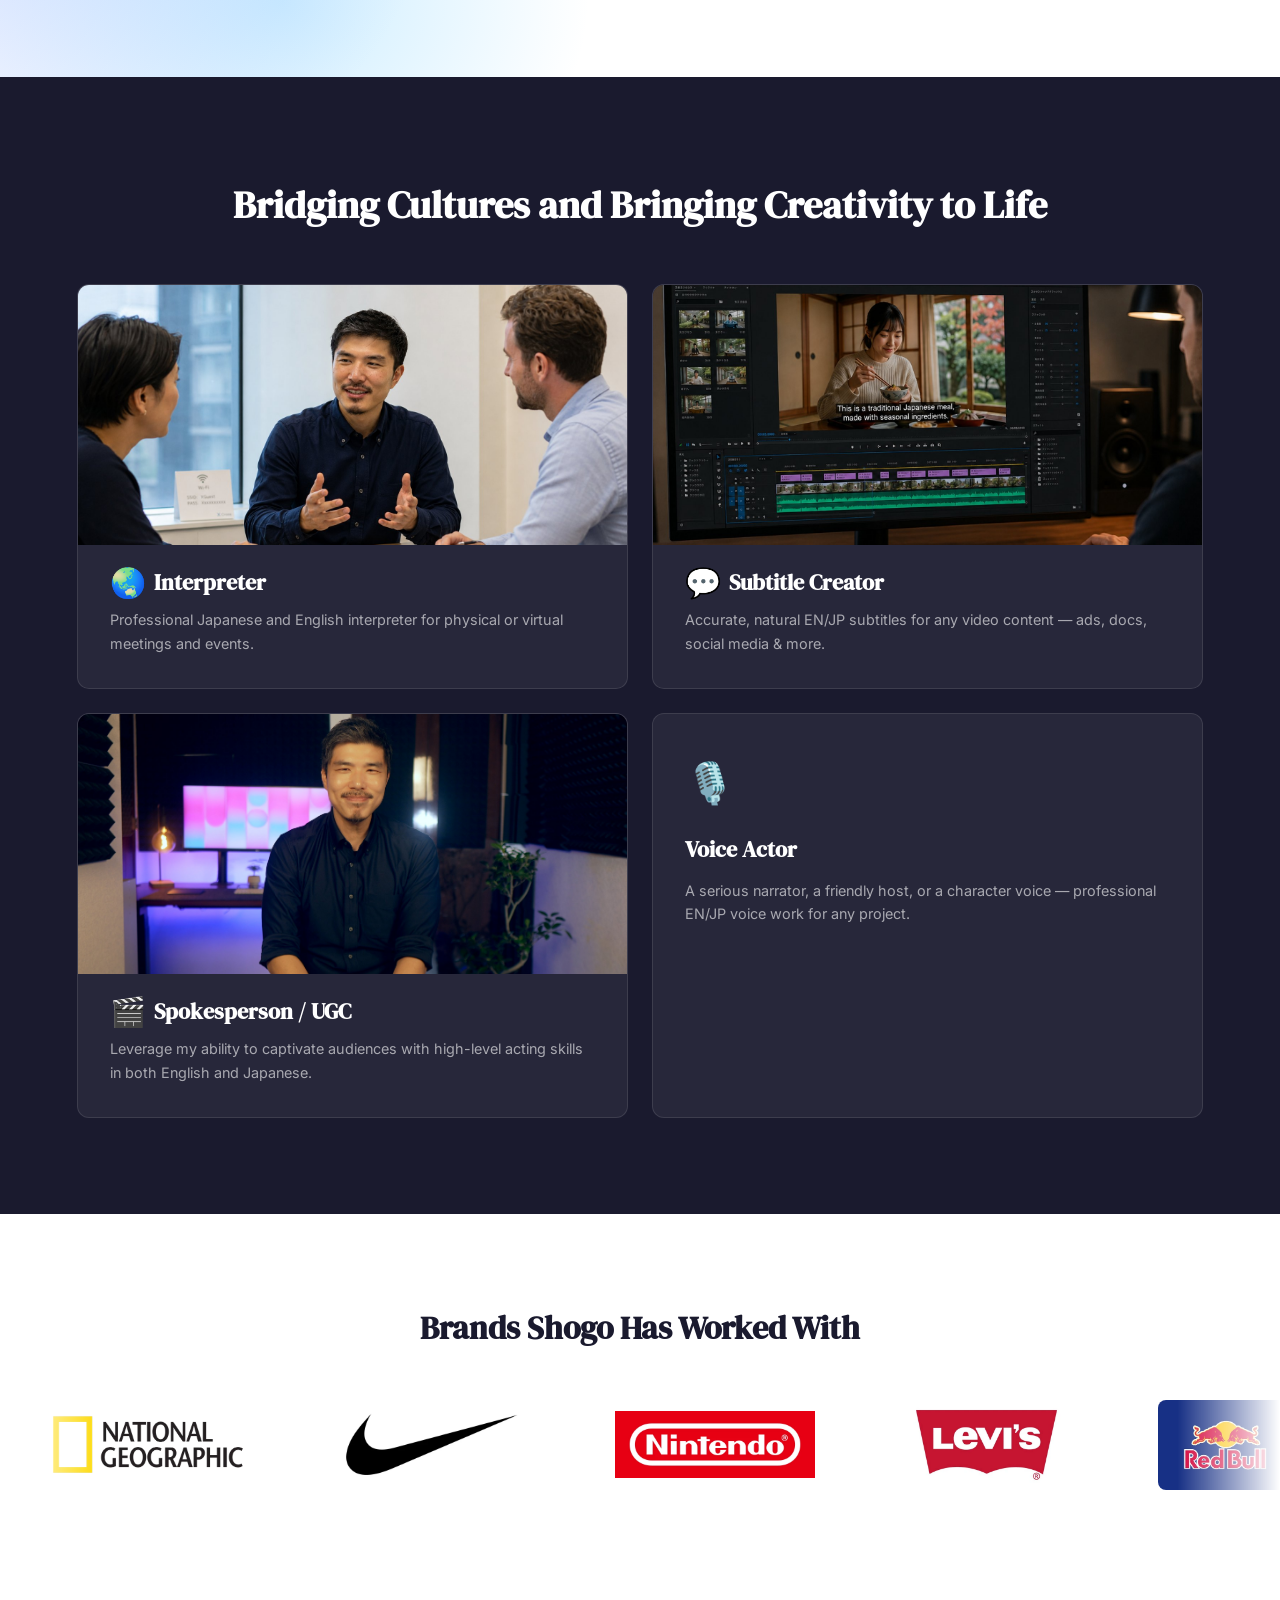
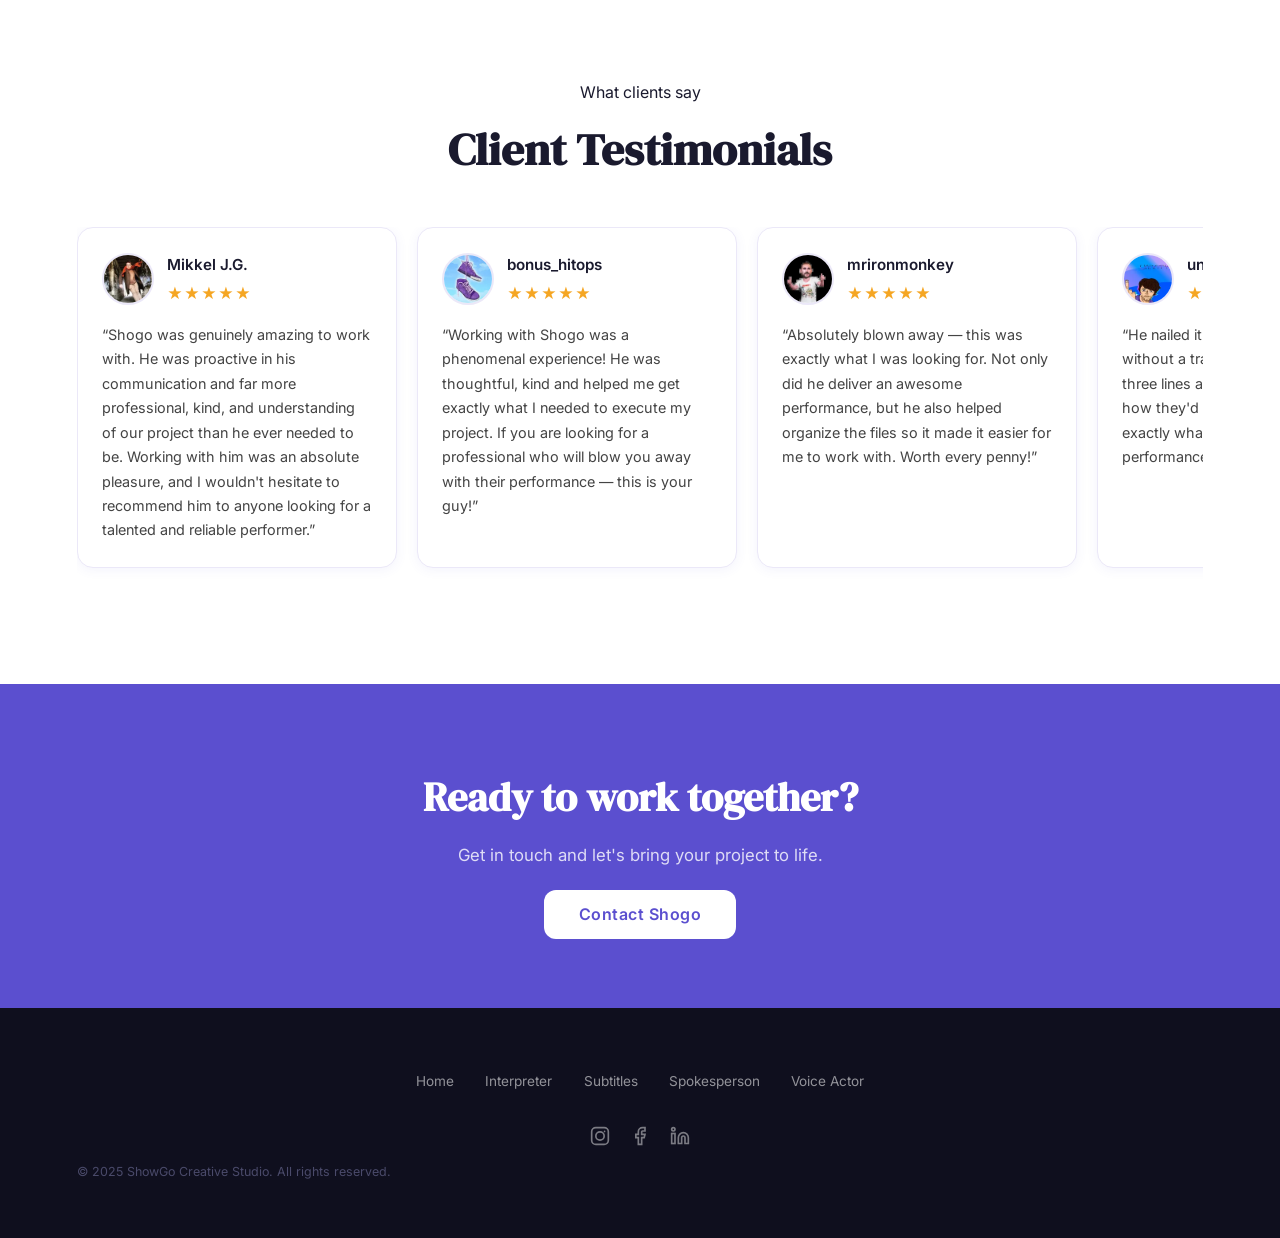
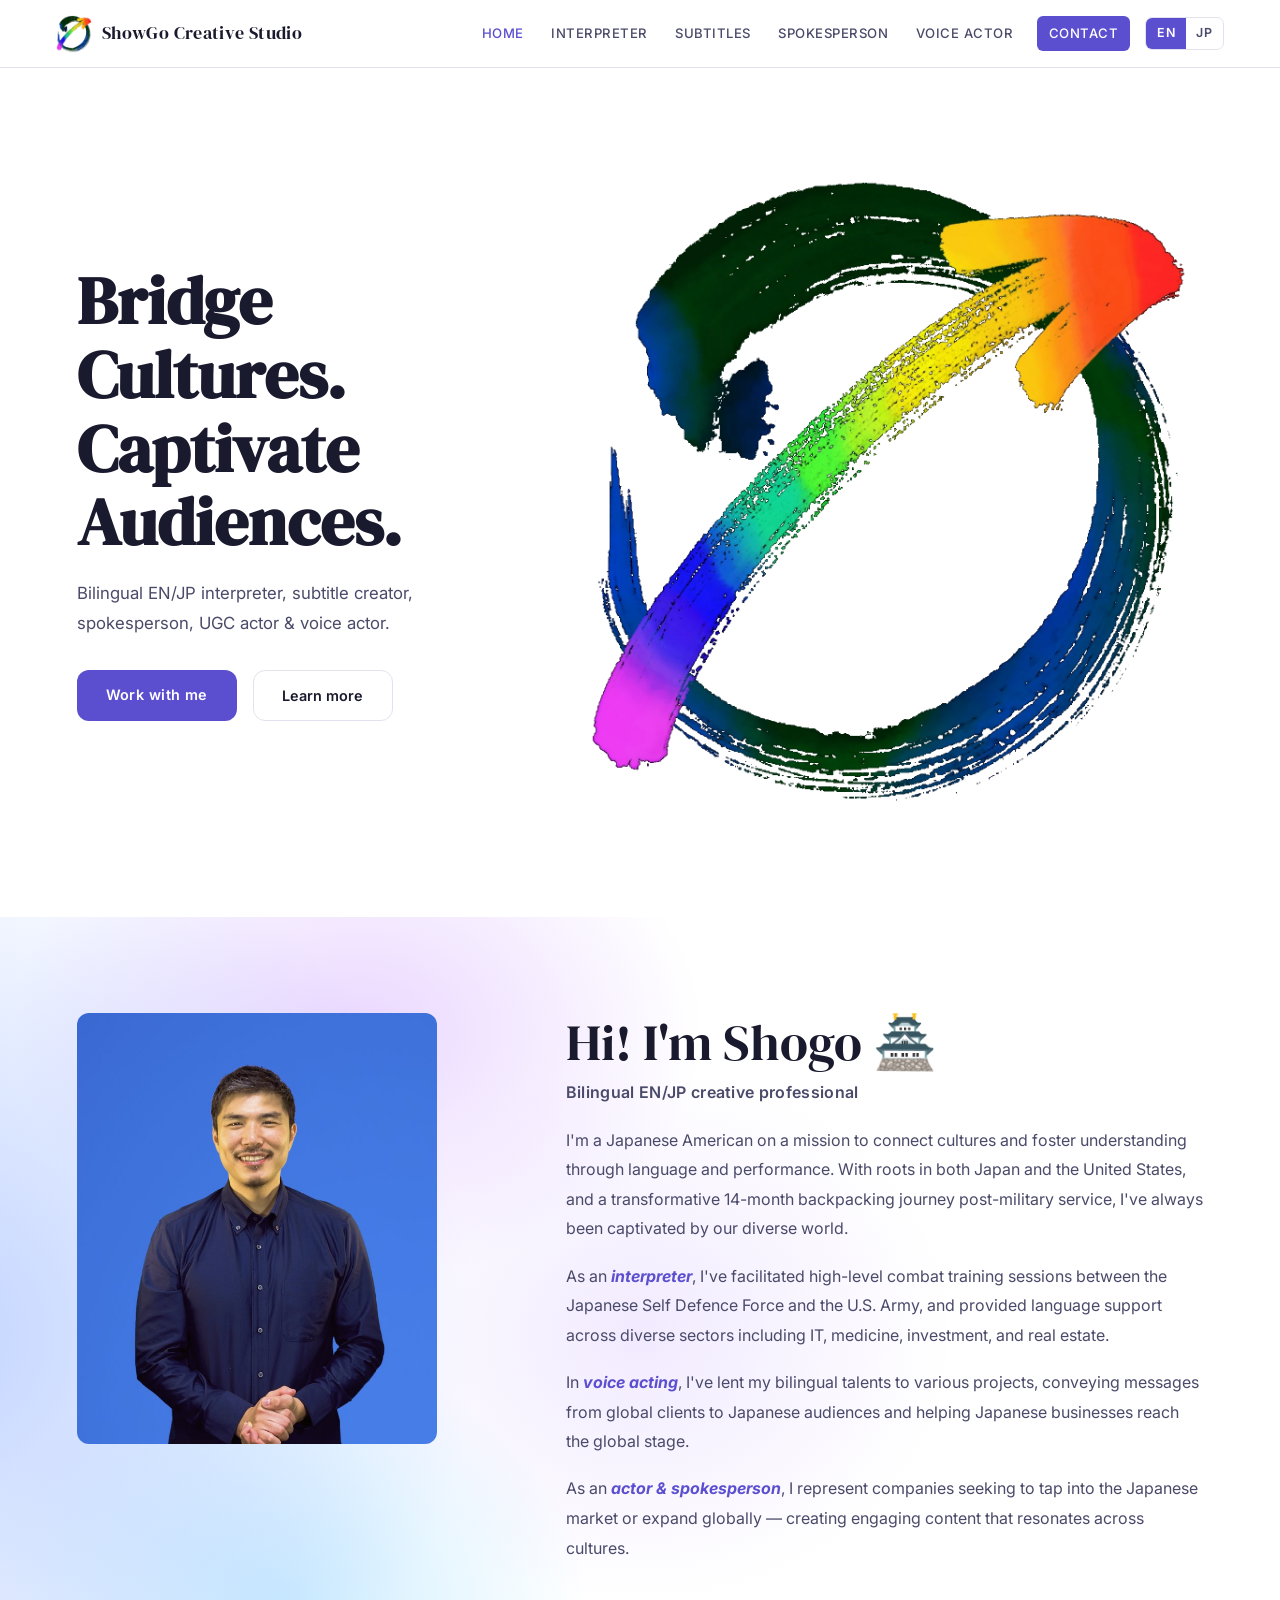
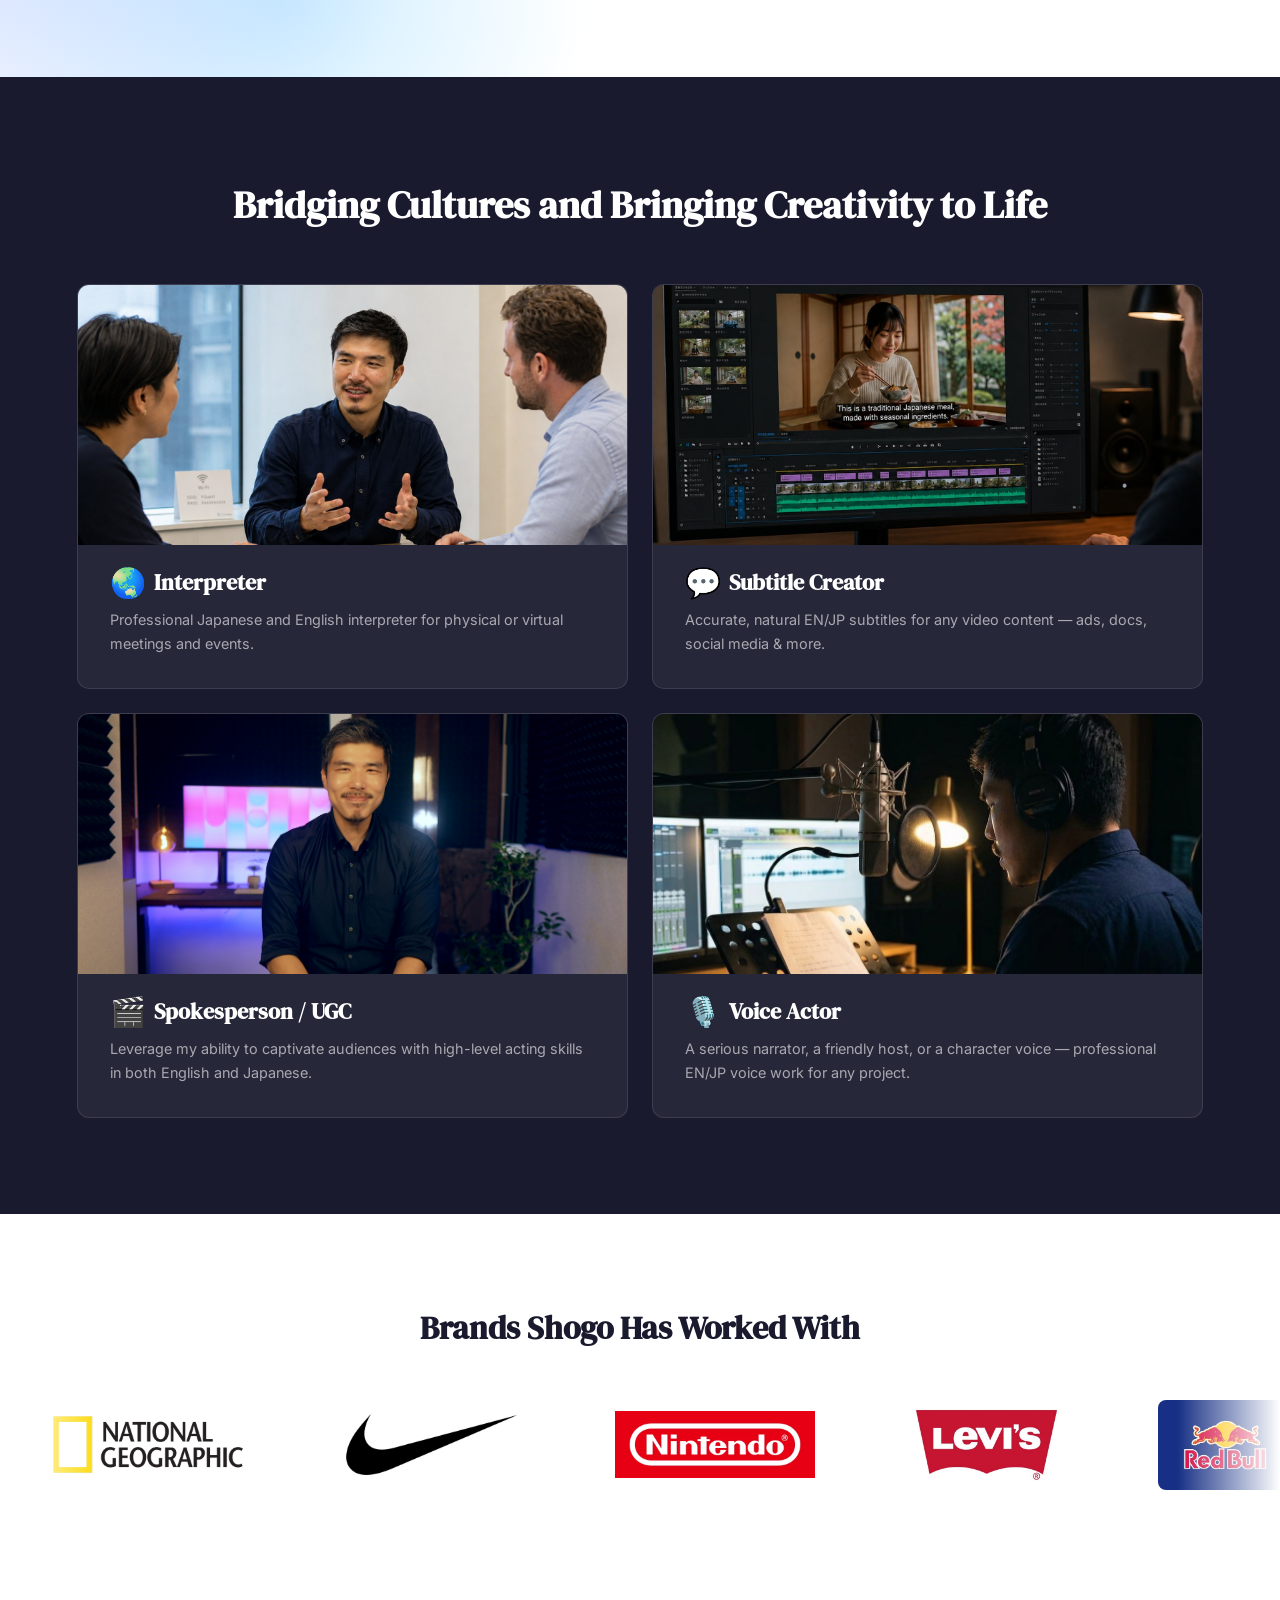
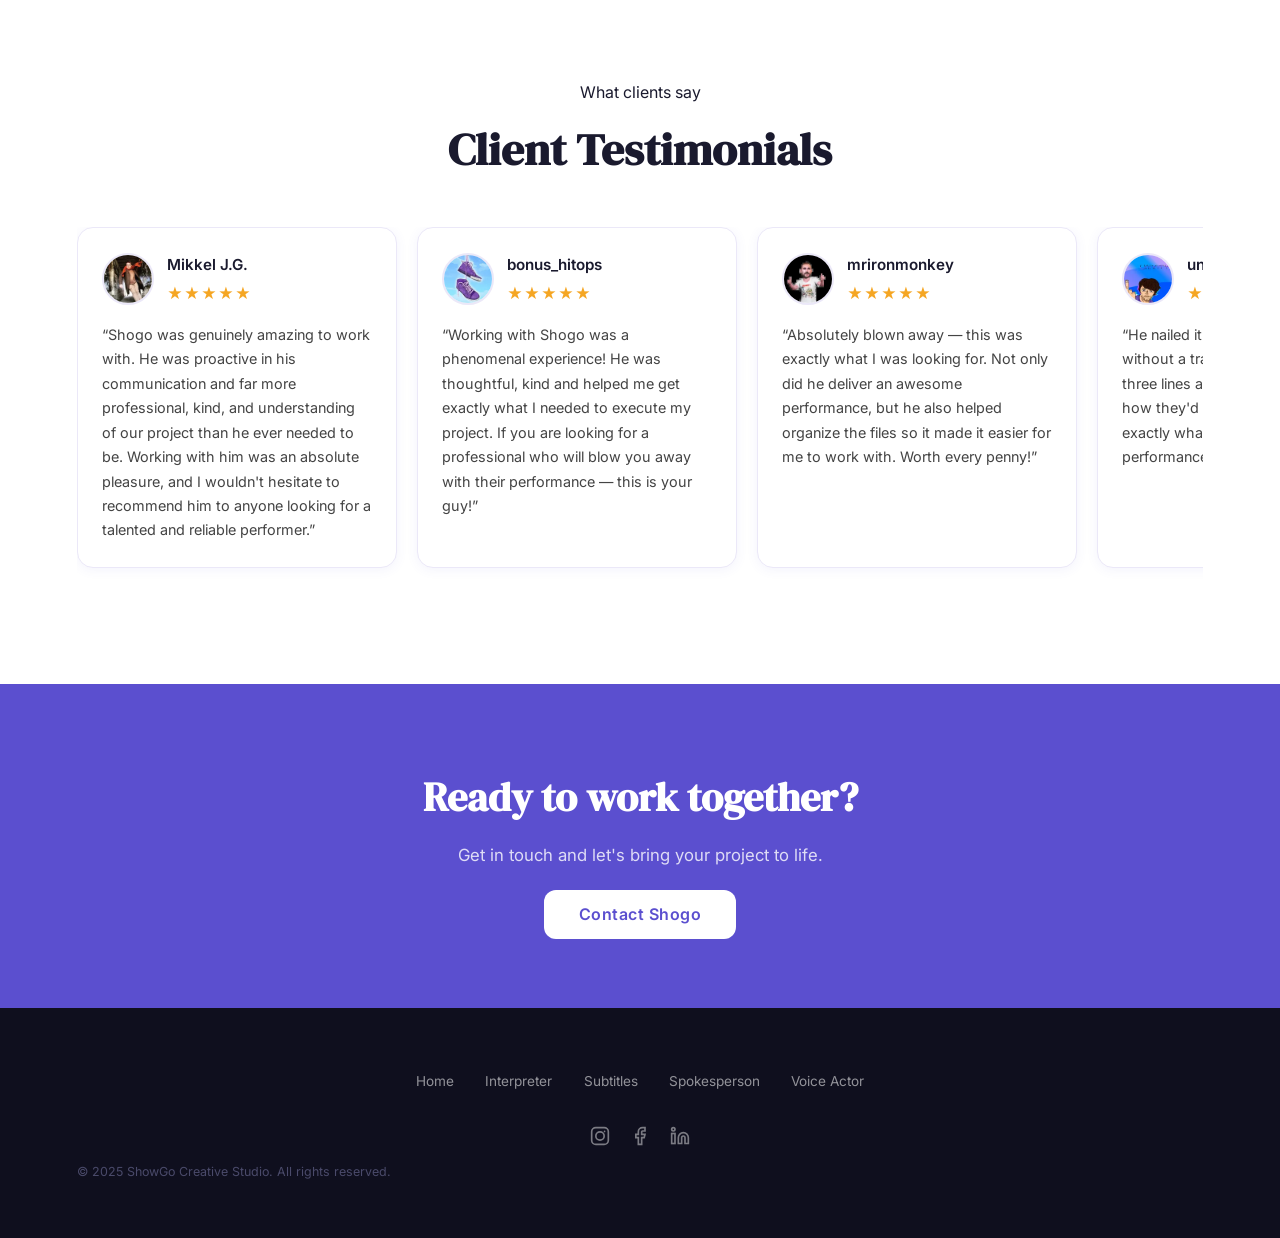
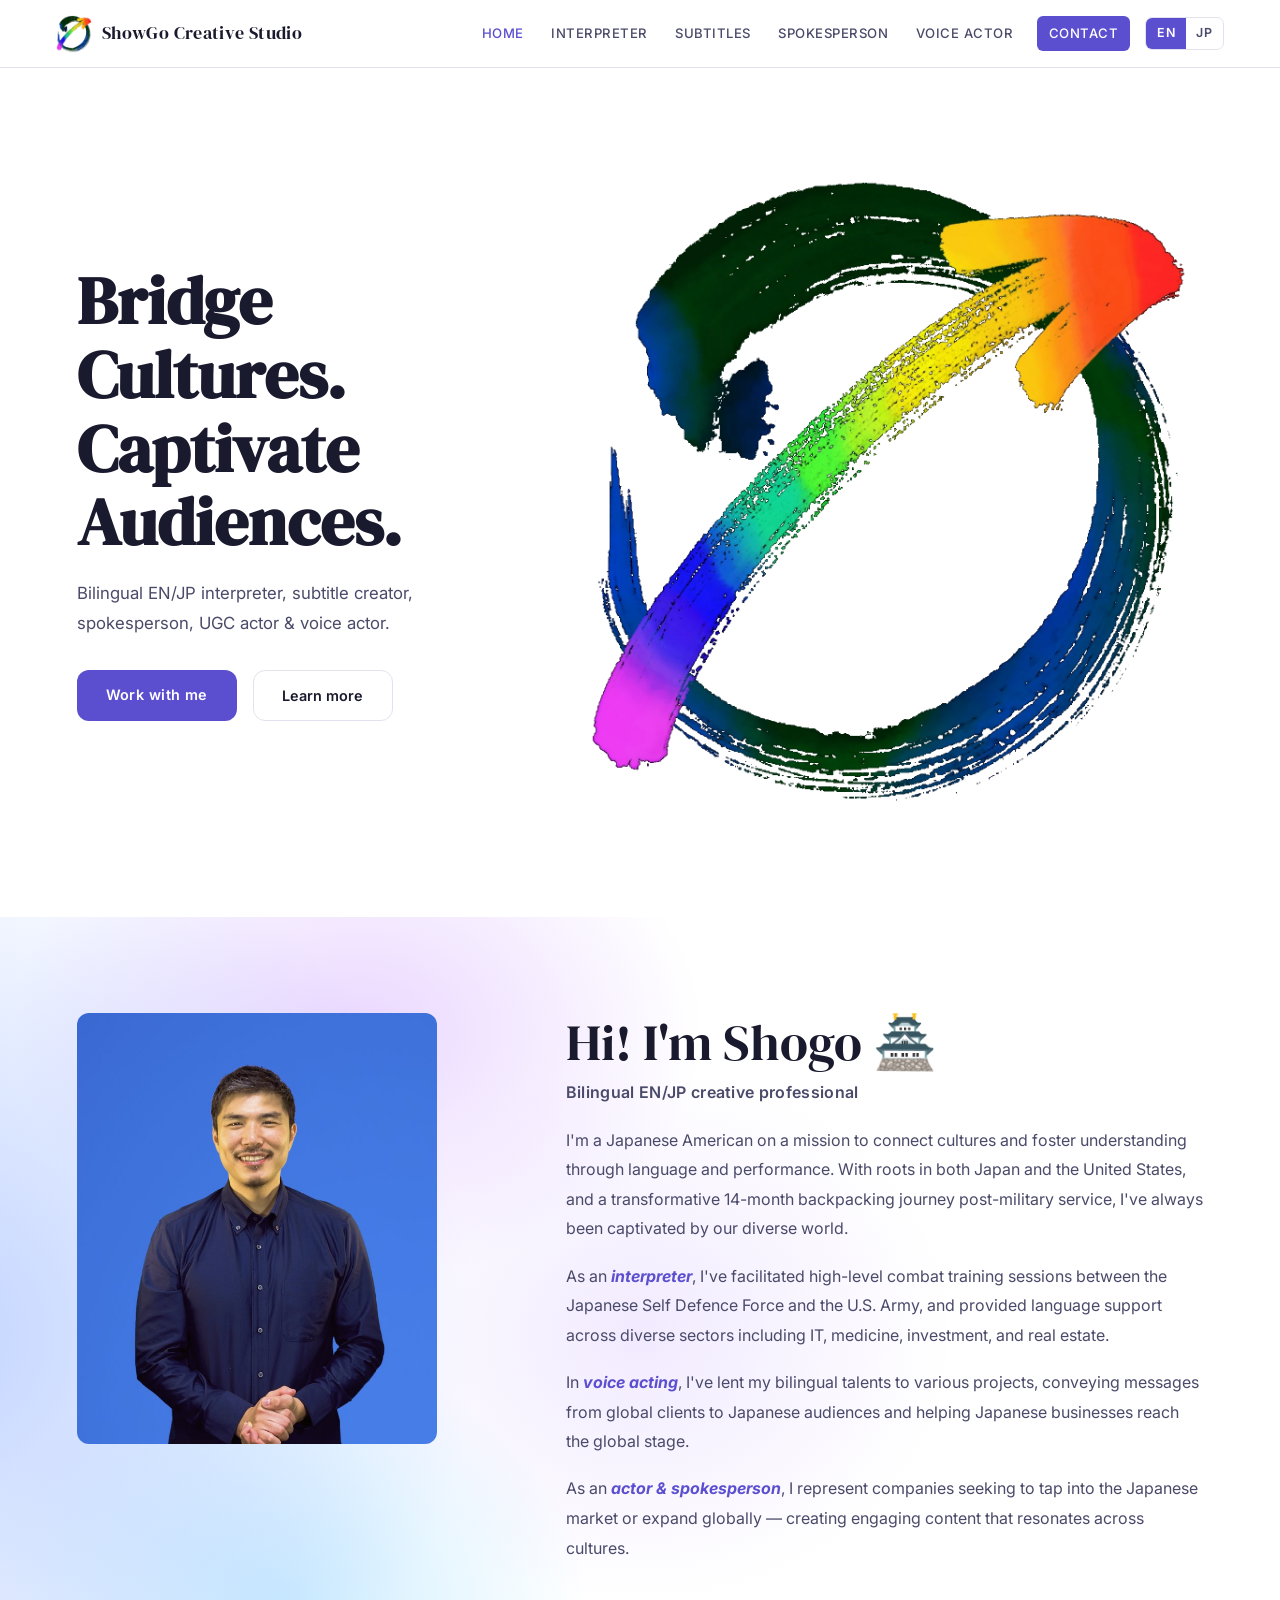
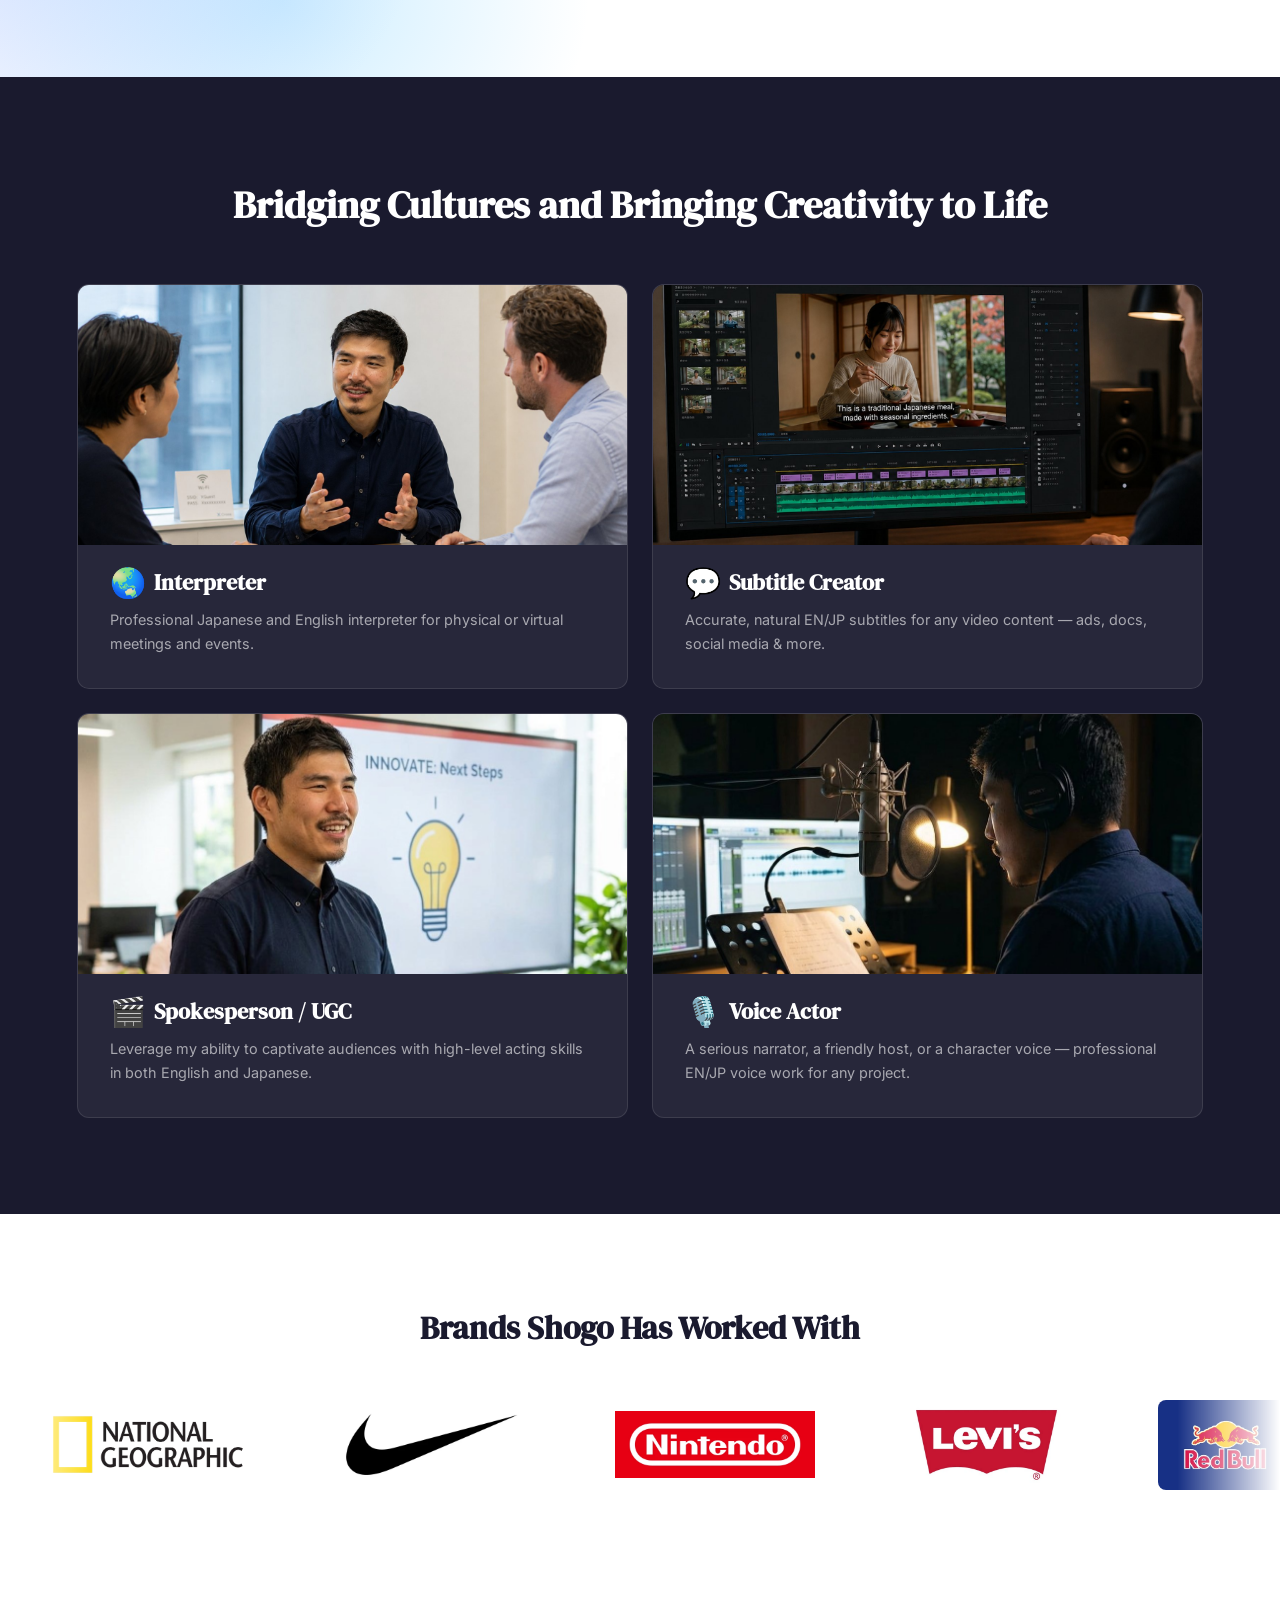
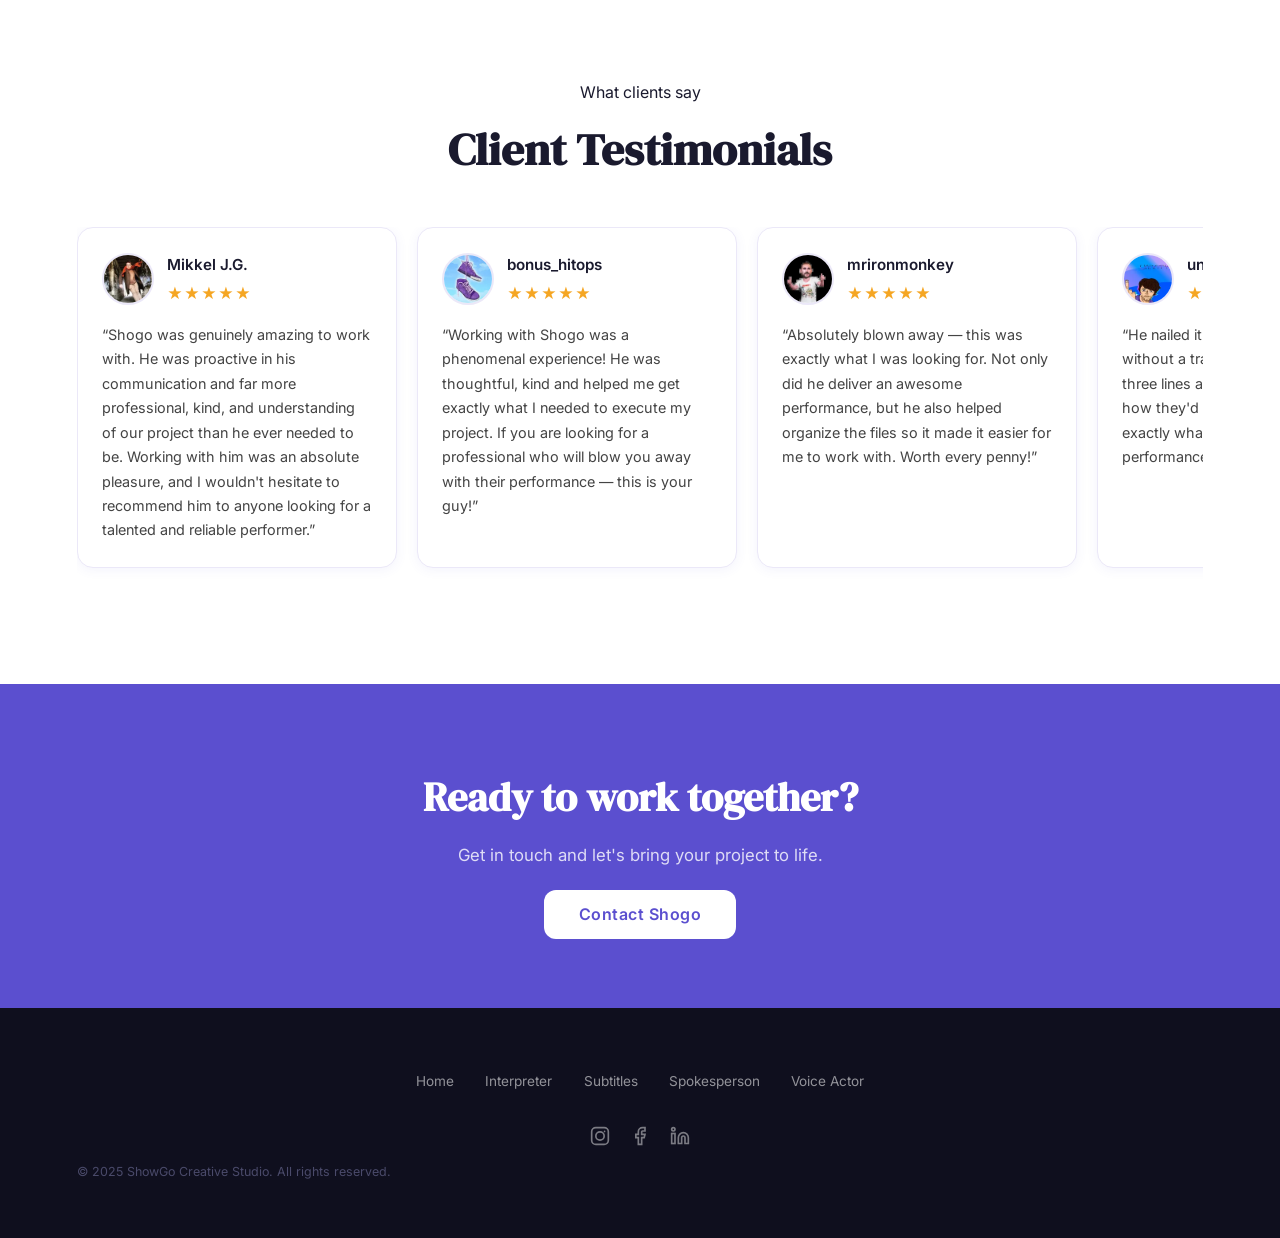
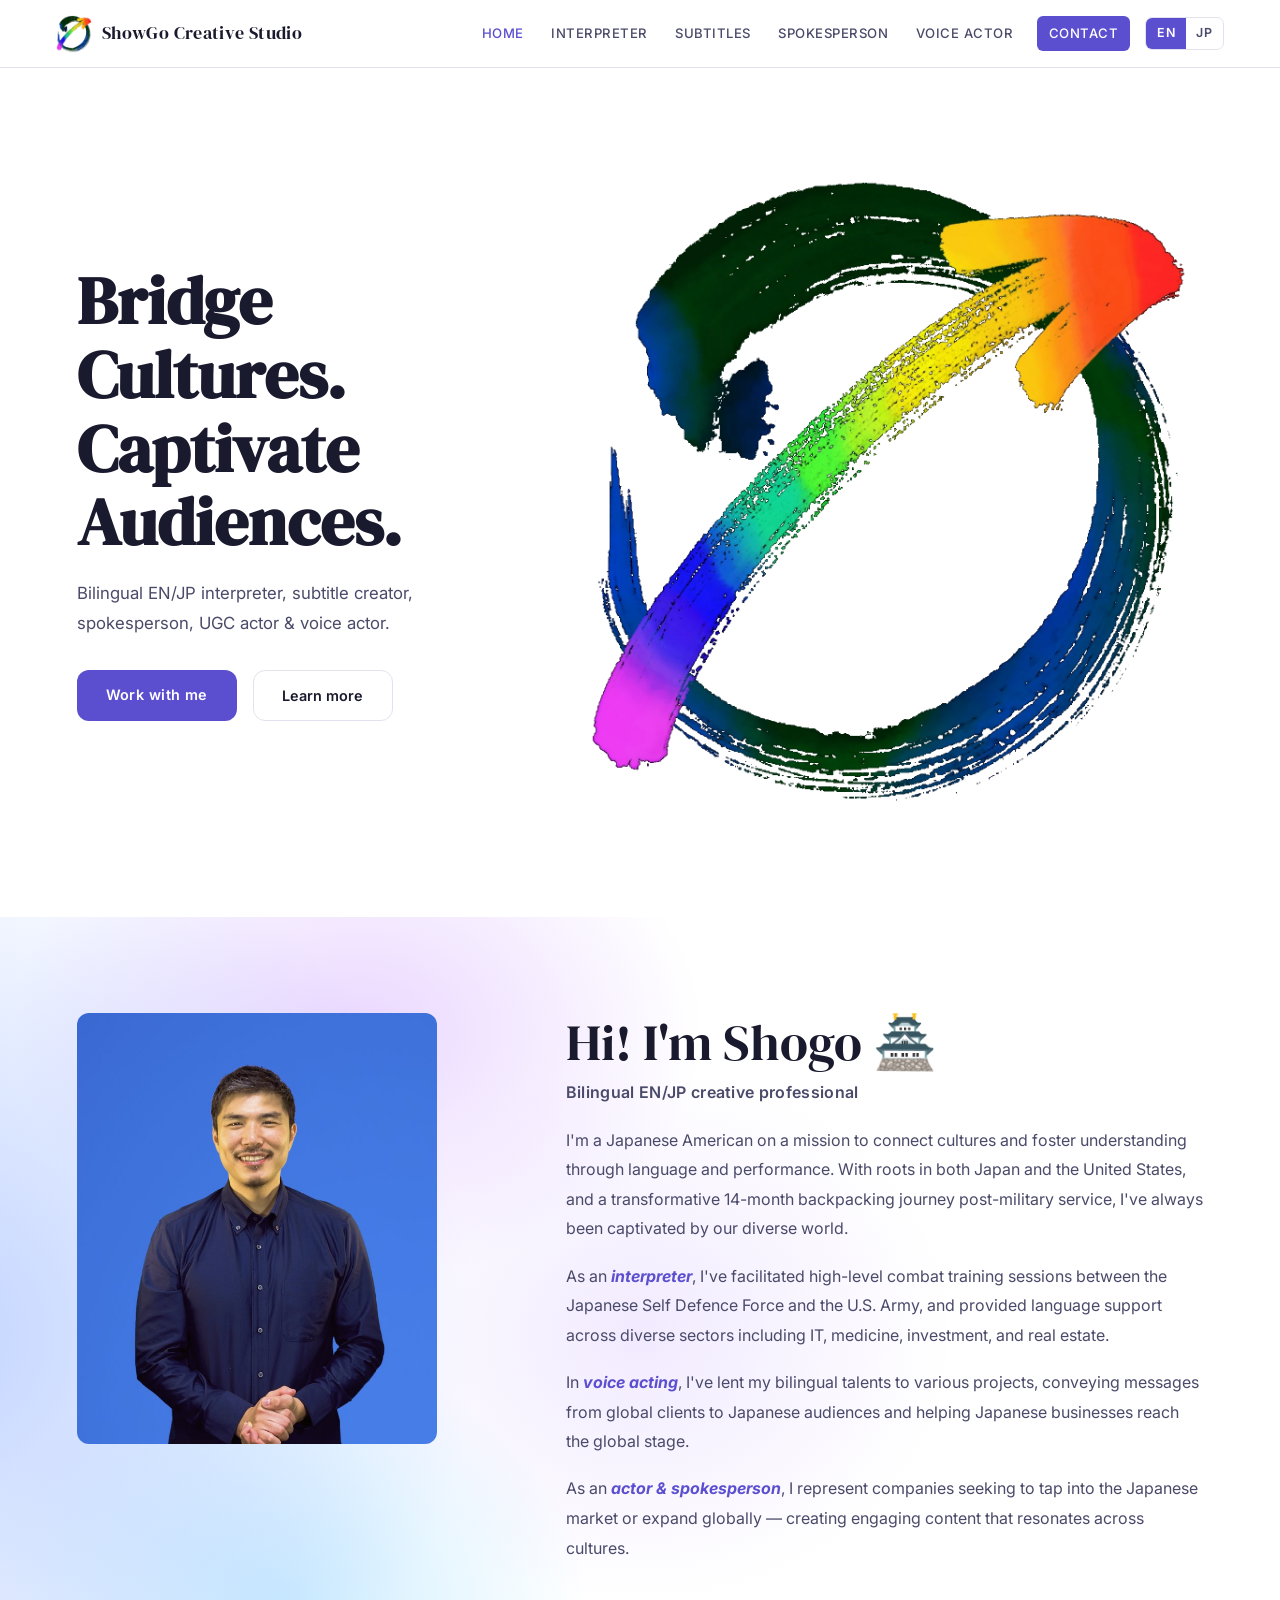
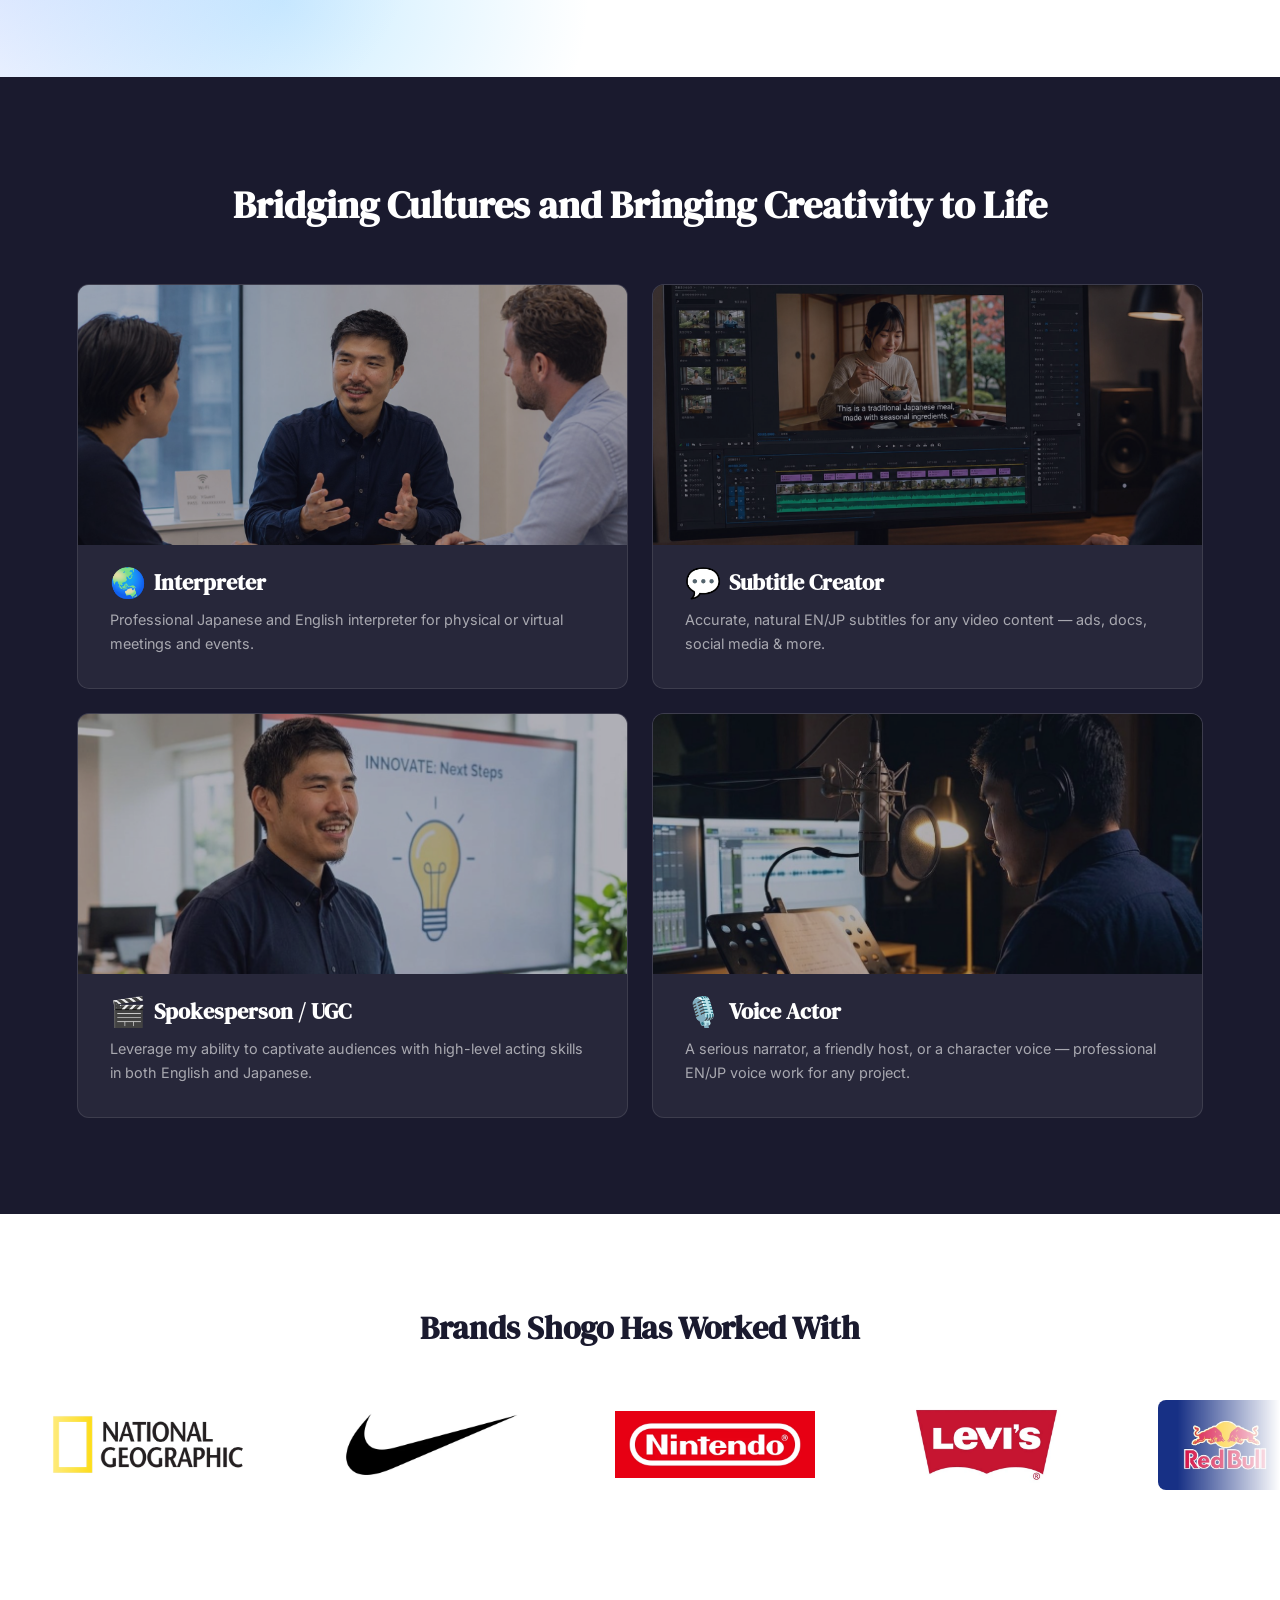
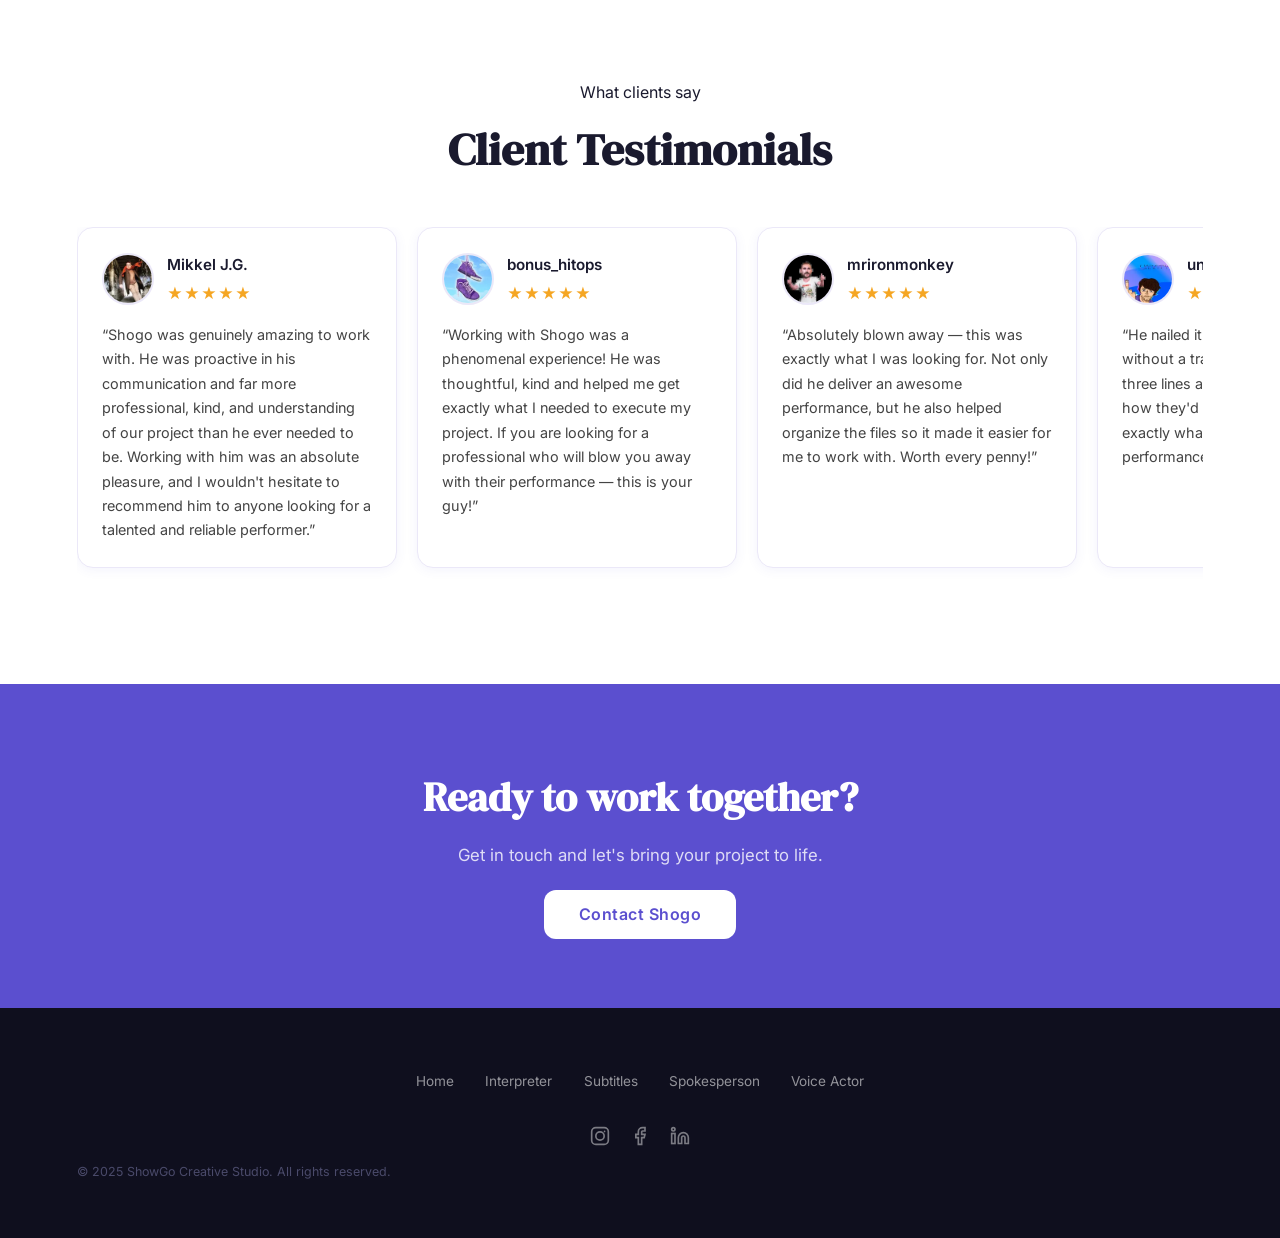
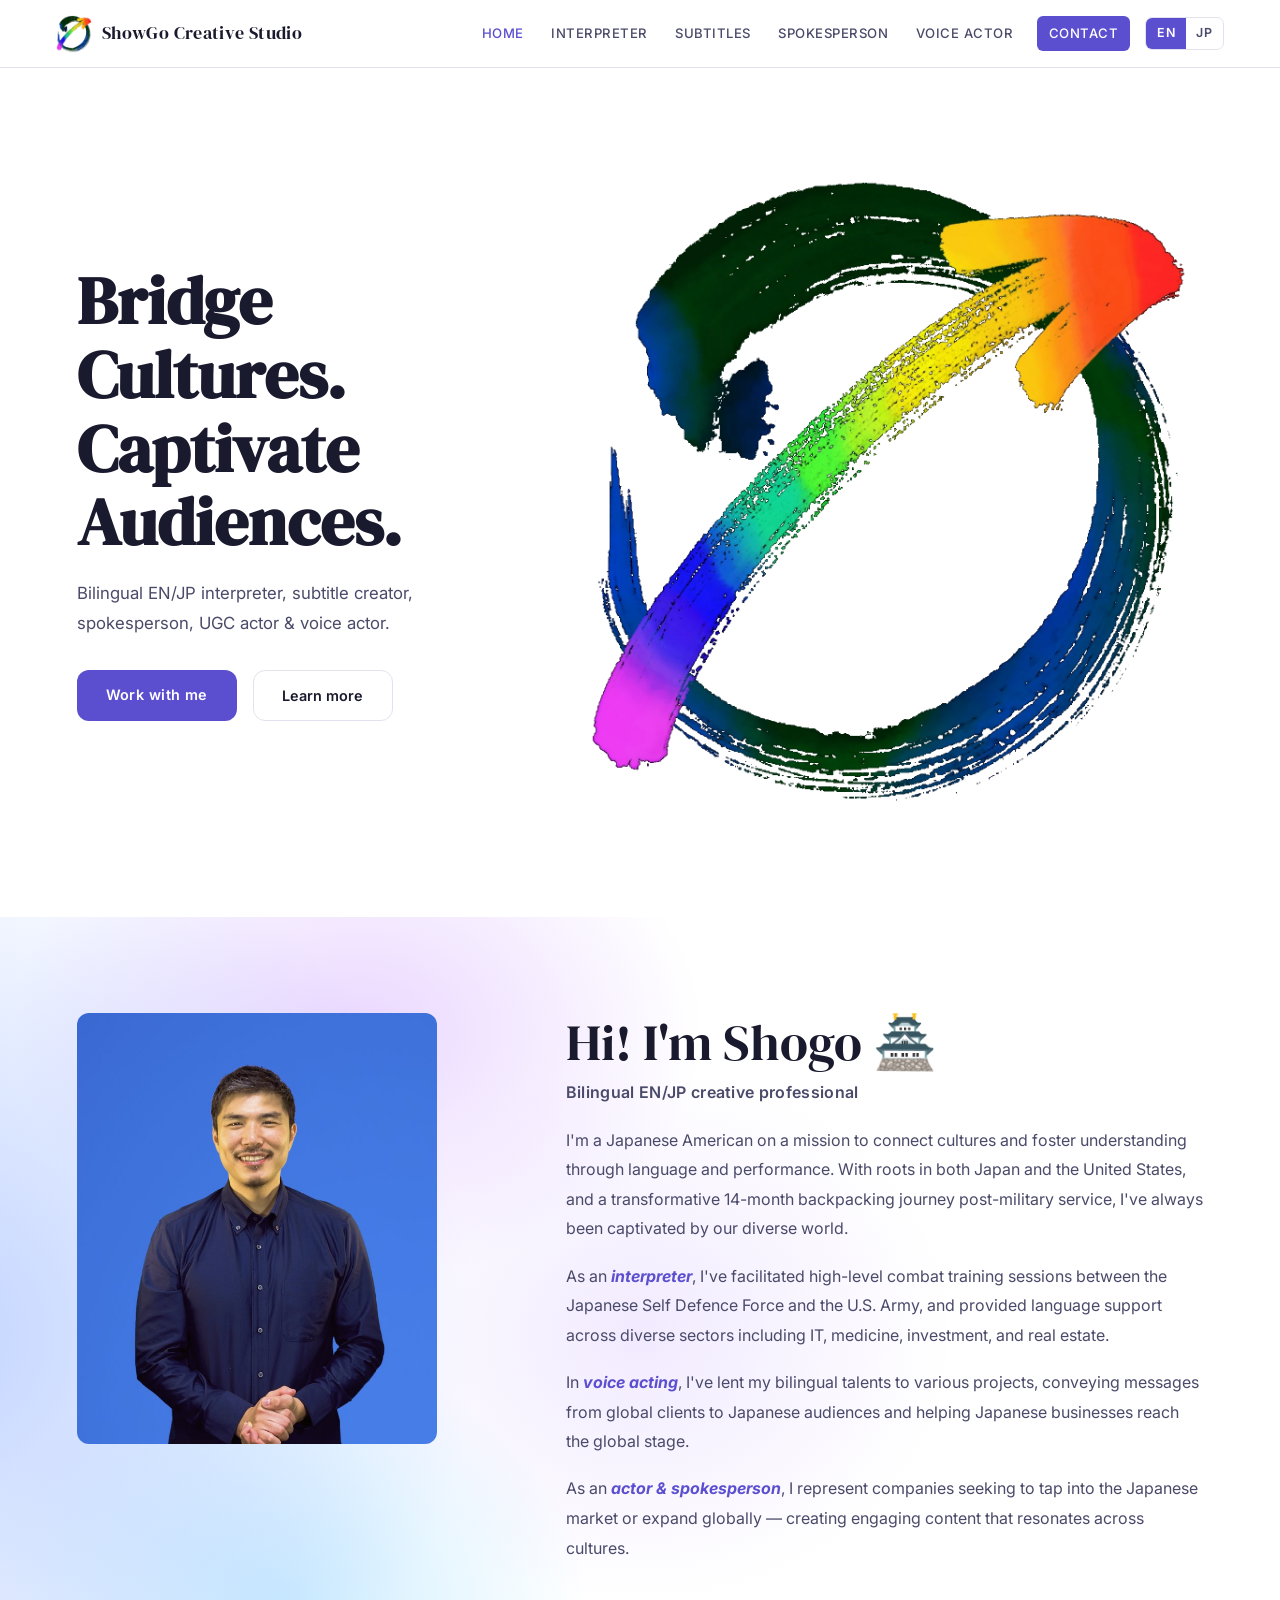
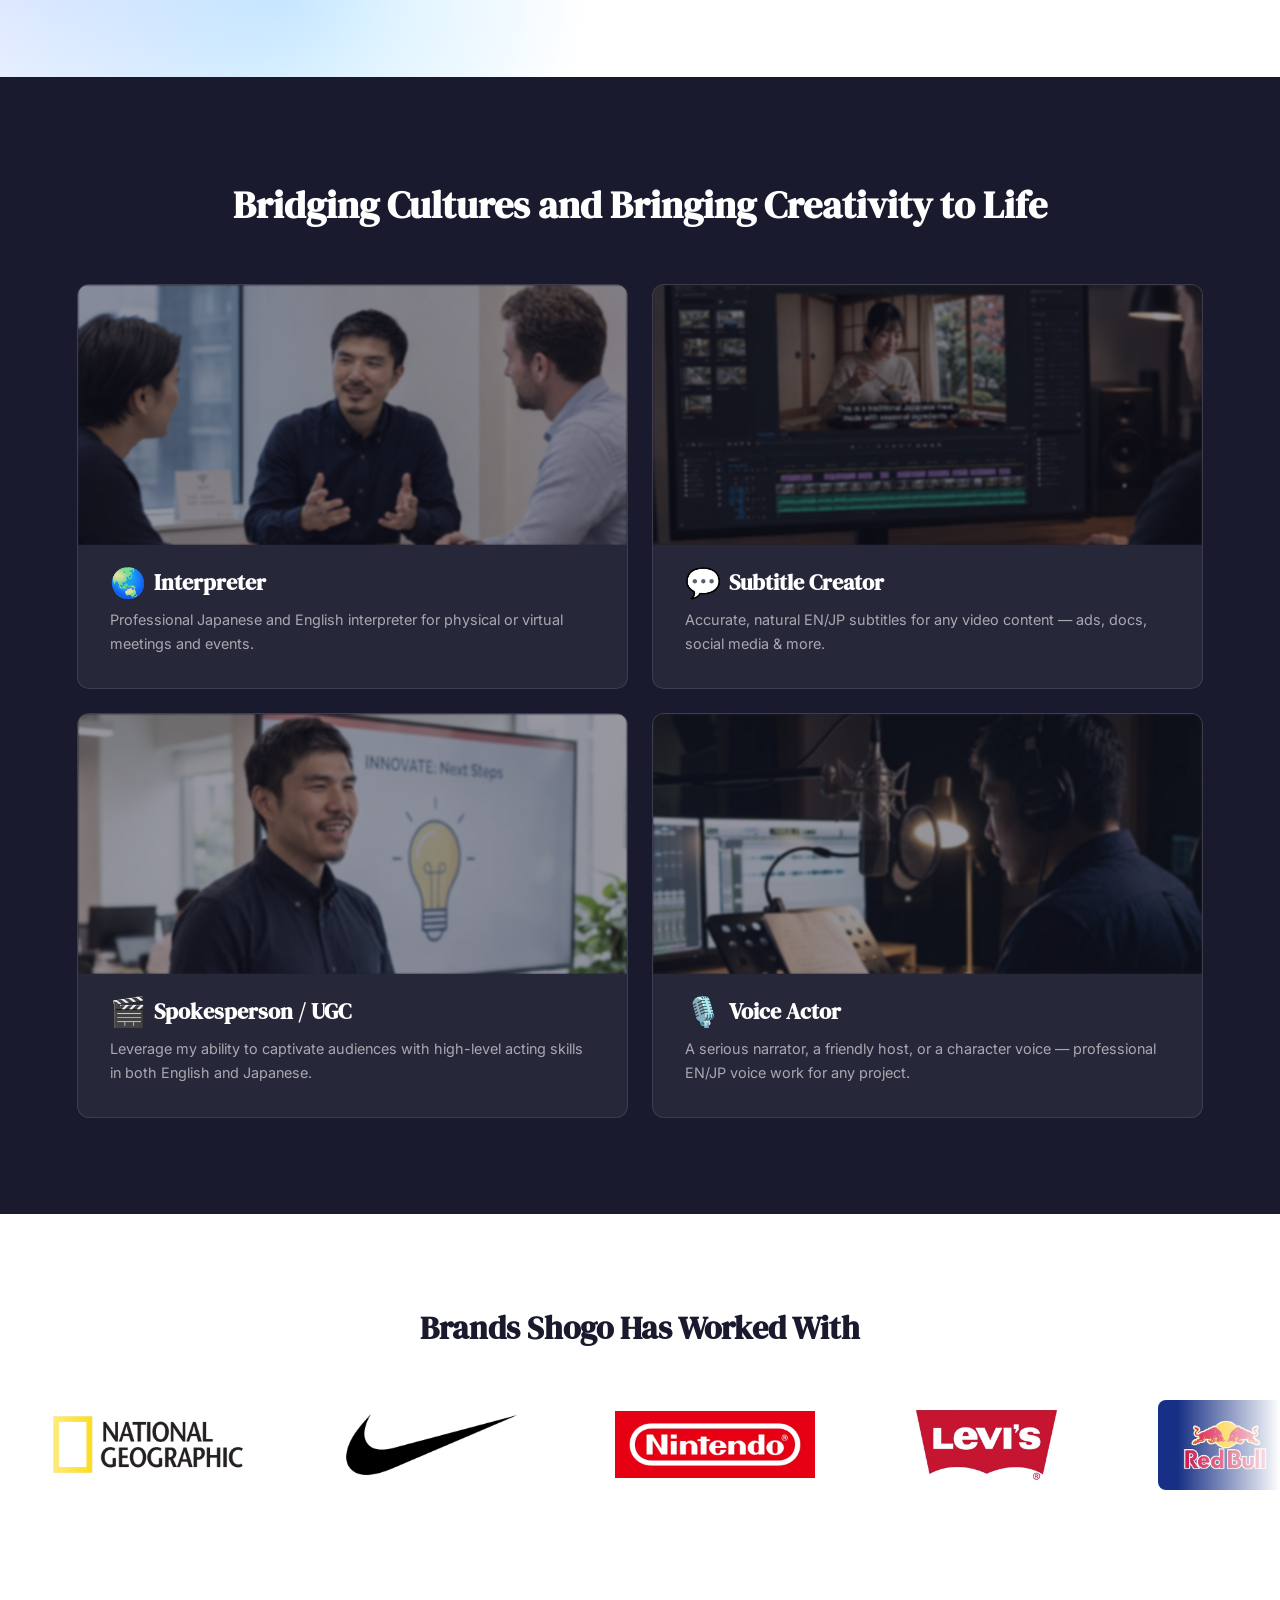
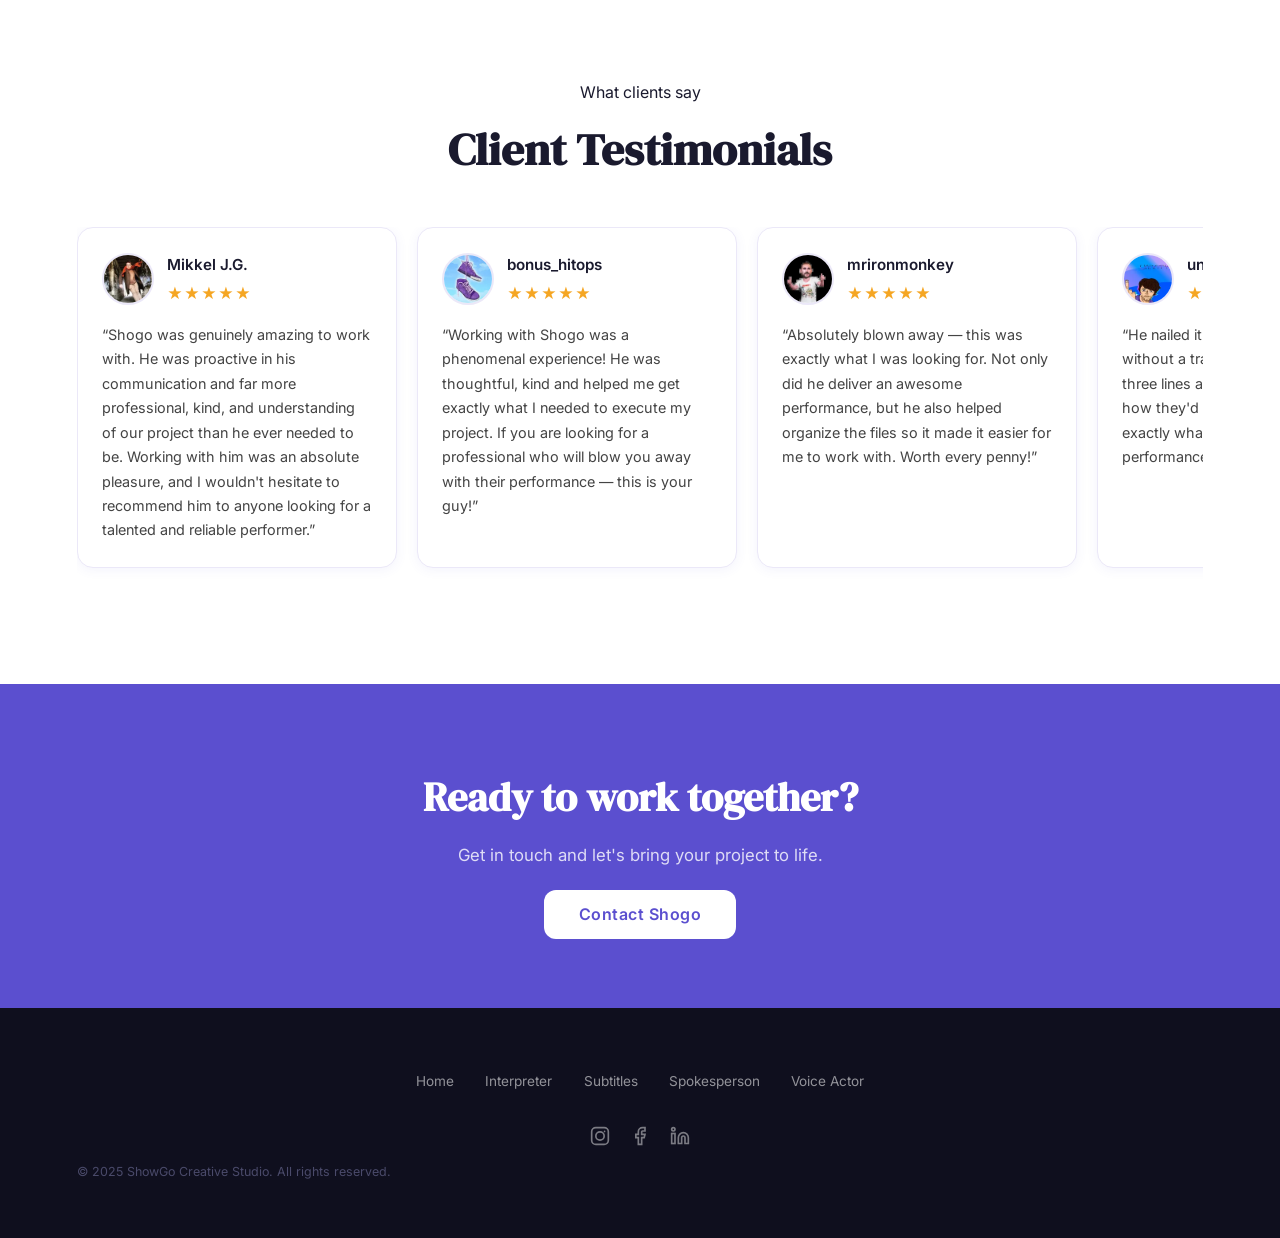
